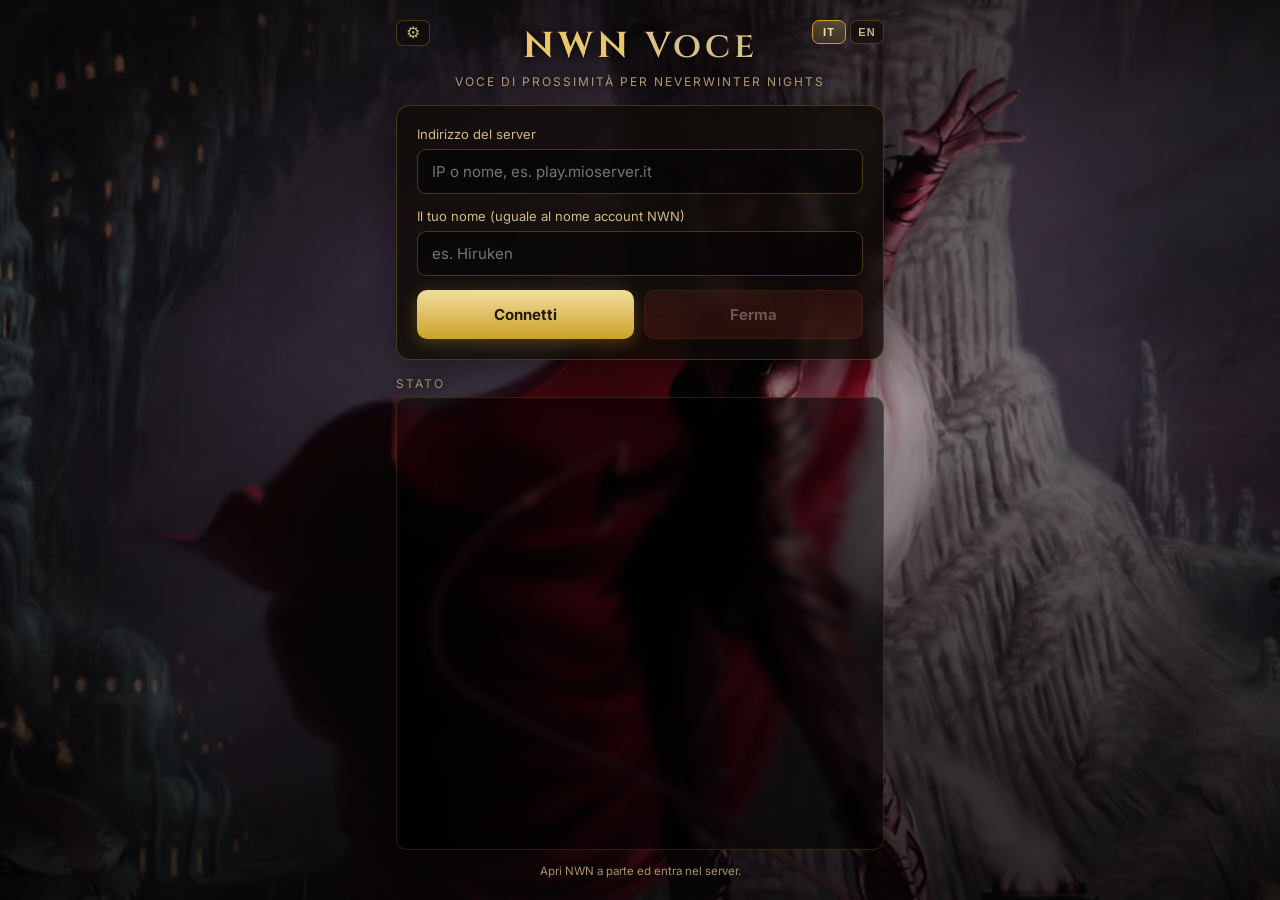
==== nwn_voce/web/index.html @ e8c25cac "NWN Voce 1.2.0: aggiornamento automatico dalle Release di GitHub - All'avvio controlla l'ultima Rele" ====
<!DOCTYPE html>
<html lang="it">
<head>
  <meta charset="utf-8">
  <!-- Cinzel/Inter da Google Fonts; senza rete si usano i fallback di style.css. -->
  <link rel="preconnect" href="https://fonts.googleapis.com">
  <link rel="preconnect" href="https://fonts.gstatic.com" crossorigin>
  <link href="https://fonts.googleapis.com/css2?family=Cinzel:wght@600;700&family=Inter:wght@400;500;600&display=swap" rel="stylesheet">
  <link rel="stylesheet" href="style.css">
</head>
<body>
  <div class="app">
    <header>
      <button class="gear" onclick="openSettings()" title="Impostazioni" aria-label="Impostazioni">&#9881;</button>
      <div class="langbar">
        <button class="lang" data-lang="it" onclick="setLang('it')">IT</button>
        <button class="lang" data-lang="en" onclick="setLang('en')">EN</button>
      </div>
      <div class="logo">NWN <span>Voce</span></div>
      <div class="tag" data-i18n="tag"></div>
    </header>

    <div id="update" class="update" style="display:none">
      <div class="update-title" id="upd-title"></div>
      <div class="update-notes" id="upd-notes"></div>
      <div class="update-progress" id="upd-progress"></div>
      <div class="actions">
        <button id="upd-go" class="btn btn-start" onclick="updateNow()"></button>
        <button id="upd-later" class="btn btn-stop" onclick="updateLater()" data-i18n="upd_later"></button>
      </div>
    </div>

    <div class="card">
      <div class="field">
        <label for="ip" data-i18n="label_ip"></label>
        <input id="ip" type="text" autocomplete="off" spellcheck="false" data-ph="ph_ip" oninput="clearErr('ip')">
        <div class="err" id="err-ip"></div>
      </div>

      <div class="field">
        <label for="name" data-i18n="label_name"></label>
        <input id="name" type="text" autocomplete="off" spellcheck="false" data-ph="ph_name" oninput="clearErr('name')">
        <div class="err" id="err-name"></div>
      </div>

      <div class="actions">
        <button id="btn-go" class="btn btn-start" onclick="go()" data-i18n="btn_connect"></button>
        <button id="btn-stop" class="btn btn-stop" onclick="stopIt()" disabled data-i18n="btn_stop"></button>
      </div>
    </div>

    <div id="ready" class="ready" style="display:none"></div>

    <div class="log-wrap">
      <div class="log-title" data-i18n="status_title"></div>
      <div id="log" class="log"></div>
    </div>

    <footer><span data-i18n="footer"></span> <span id="ver"></span></footer>

    <div id="settings-view" class="settings-view" style="display:none">
      <div class="card">
        <div class="settings-title" data-i18n="settings_title"></div>
        <div class="field">
          <label for="set-name" data-i18n="set_name"></label>
          <input id="set-name" type="text" autocomplete="off" spellcheck="false">
        </div>
        <div class="field">
          <label for="set-input" data-i18n="set_mic"></label>
          <select id="set-input"></select>
        </div>
        <div class="field">
          <label for="set-output" data-i18n="set_spk"></label>
          <select id="set-output"></select>
        </div>
        <div class="set-note" data-i18n="set_note"></div>
        <div class="actions">
          <button class="btn btn-start" onclick="saveSettings()" data-i18n="set_save"></button>
          <button class="btn btn-stop" onclick="closeSettings()" data-i18n="set_back"></button>
        </div>
      </div>
    </div>
  </div>

  <script>
    const I18N = {
      it: {
        tag: "voce di prossimità per Neverwinter Nights",
        label_ip: "Indirizzo del server", ph_ip: "IP o nome, es. play.mioserver.it",
        label_name: "Il tuo nome (uguale al nome account NWN)", ph_name: "es. Hiruken",
        btn_connect: "Connetti", btn_stop: "Ferma",
        status_title: "Stato",
        footer: "Apri NWN a parte ed entra nel server.",
        err_ip: "Indirizzo del server non valido.", err_name: "Scrivi il tuo nome.",
        client_start: "Connessione a {host} come {name}…",
        mumble_missing: "Manca Mumble nel pacchetto: reinstalla NWN Voce.",
        config_ok: "Mumble preparato (impostazioni separate da qualsiasi altro Mumble).",
        config_err: "Non riesco a preparare Mumble: {err}",
        mumble_launched: "Mumble avviato e collegato a {host} (icona nella barra in basso).",
        ready_client: "Pronto. Apri NWN ed entra nel server: la voce si attiva quando sei in gioco.",
        relay_ok: "Collegato al server delle posizioni.",
        relay_unreachable: "Il server delle posizioni ({host}:{port}) non risponde. Controlla l'indirizzo o che il server sia acceso.",
        relay_rejected: "Il server ha rifiutato la connessione: {err}",
        connecting: "In attesa del tuo personaggio… entra in gioco.",
        live: "Voce di prossimità ATTIVA.",
        mumble_closed: "Mumble è stato chiuso. Premi Ferma e poi Connetti per riaprirlo.",
        bridge_error: "La voce si è fermata per un errore ({err}). Premi Ferma e riprova.",
        stopped: "Tutto fermato.",
        need_name: "Scrivi il tuo nome.", need_ip: "Scrivi l'indirizzo del server.",
        fatal: "Errore: {err}",
        settings_title: "Impostazioni",
        set_name: "Nome (nome account NWN)",
        set_mic: "Microfono", set_spk: "Casse / cuffie",
        set_default: "Predefinito di Windows",
        set_note: "Microfono e casse valgono dal prossimo Connetti.",
        set_save: "Salva", set_back: "Indietro",
        upd_title: "Disponibile la versione {version}",
        upd_title_required: "Per collegarti devi aggiornare alla versione {version}",
        upd_go: "Aggiorna", upd_go_page: "Scarica", upd_later: "Più tardi",
        update_progress: "Scaricamento… {pct}%",
        update_ready: "Aggiornamento verificato: NWN Voce si riapre da sola tra un attimo.",
        update_failed: "Aggiornamento non riuscito: {err}",
        update_page_opened: "Ho aperto nel browser la pagina della nuova versione.",
        update_required: "Prima di collegarti devi aggiornare alla versione {version}."
      },
      en: {
        tag: "proximity voice for Neverwinter Nights",
        label_ip: "Server address", ph_ip: "IP or name, e.g. play.myserver.com",
        label_name: "Your name (same as your NWN account name)", ph_name: "e.g. Hiruken",
        btn_connect: "Connect", btn_stop: "Stop",
        status_title: "Status",
        footer: "Open NWN separately and join the server.",
        err_ip: "Invalid server address.", err_name: "Enter your name.",
        client_start: "Connecting to {host} as {name}…",
        mumble_missing: "Mumble is missing from the package: reinstall NWN Voce.",
        config_ok: "Mumble ready (settings kept apart from any other Mumble).",
        config_err: "Could not set up Mumble: {err}",
        mumble_launched: "Mumble started and connected to {host} (icon in the taskbar).",
        ready_client: "Ready. Open NWN and join the server: voice goes live once you're in-game.",
        relay_ok: "Connected to the position server.",
        relay_unreachable: "The position server ({host}:{port}) is not answering. Check the address or that the server is up.",
        relay_rejected: "The server refused the connection: {err}",
        connecting: "Waiting for your character… enter the game.",
        live: "Proximity voice LIVE.",
        mumble_closed: "Mumble was closed. Press Stop, then Connect to reopen it.",
        bridge_error: "Voice stopped because of an error ({err}). Press Stop and try again.",
        stopped: "Everything stopped.",
        need_name: "Enter your name.", need_ip: "Enter the server address.",
        fatal: "Error: {err}",
        settings_title: "Settings",
        set_name: "Name (NWN account name)",
        set_mic: "Microphone", set_spk: "Speakers / headphones",
        set_default: "Windows default",
        set_note: "Microphone and speakers apply from the next Connect.",
        set_save: "Save", set_back: "Back",
        upd_title: "Version {version} is available",
        upd_title_required: "Update to version {version} to connect",
        upd_go: "Update", upd_go_page: "Download", upd_later: "Later",
        update_progress: "Downloading… {pct}%",
        update_ready: "Update verified: NWN Voce will reopen in a moment.",
        update_failed: "Update failed: {err}",
        update_page_opened: "Opened the new version's page in your browser.",
        update_required: "Update to version {version} before connecting."
      }
    };
    const WARN = ["mumble_missing", "config_err", "relay_unreachable", "relay_rejected",
                  "mumble_closed", "bridge_error", "fatal", "update_required"];

    let lang = "it";
    let running = false;
    let upd = null;          // aggiornamento disponibile {version, notes, mandatory, auto}

    /* ---- aggiornamento ---- */
    function renderUpdate() {
      if (!upd) return;
      document.getElementById("upd-title").textContent =
        tr(upd.mandatory ? "upd_title_required" : "upd_title", { version: upd.version });
      document.getElementById("upd-notes").textContent = upd.notes || "";
      document.getElementById("upd-go").textContent = tr(upd.auto ? "upd_go" : "upd_go_page");
      document.getElementById("upd-later").style.display = upd.mandatory ? "none" : "";
      document.getElementById("btn-go").disabled = running || upd.mandatory;
      document.getElementById("update").style.display = "";
    }
    function setUpdProgress(text) { document.getElementById("upd-progress").textContent = text; }
    async function updateNow() {
      document.getElementById("upd-go").disabled = true;
      document.getElementById("upd-later").disabled = true;
      try { await window.pywebview.api.update_now(); } catch (e) {}
      if (upd && !upd.auto) {       // pagina aperta nel browser: riattiva i pulsanti
        document.getElementById("upd-go").disabled = false;
        document.getElementById("upd-later").disabled = false;
      }
    }
    function updateLater() { document.getElementById("update").style.display = "none"; }
    function handleUpdateStatus(key, data) {
      if (key === "update_available") { upd = data; renderUpdate(); return true; }
      if (key === "update_progress") { setUpdProgress(tr(key, data)); return true; }
      if (key === "update_ready") { setUpdProgress(tr(key)); return true; }
      if (key === "update_failed") {
        setUpdProgress(tr(key, data));
        document.getElementById("upd-go").disabled = false;
        document.getElementById("upd-later").disabled = false;
        return true;
      }
      return false;
    }

    function tr(key, data) {
      let s = (I18N[lang] && I18N[lang][key]) || I18N.en[key] || key;
      if (data) for (const k in data) s = s.split("{" + k + "}").join(data[k]);
      return s;
    }

    function applyI18n() {
      document.documentElement.lang = lang;
      document.querySelectorAll("[data-i18n]").forEach(function (el) { el.textContent = tr(el.getAttribute("data-i18n")); });
      document.querySelectorAll("[data-ph]").forEach(function (el) { el.setAttribute("placeholder", tr(el.getAttribute("data-ph"))); });
      document.querySelectorAll(".lang").forEach(function (b) { b.classList.toggle("on", b.getAttribute("data-lang") === lang); });
      renderUpdate();
    }

    function setLang(l) {
      lang = (l === "en") ? "en" : "it";
      applyI18n();
      try { window.pywebview.api.save_lang(lang); } catch (e) {}
    }

    function clearErr(id) {
      const e = document.getElementById("err-" + id);
      if (e) { e.textContent = ""; e.style.display = "none"; }
      document.getElementById(id).classList.remove("bad");
    }
    function showErr(id, key) {
      const e = document.getElementById("err-" + id);
      e.textContent = tr(key); e.style.display = "block";
      document.getElementById(id).classList.add("bad");
    }

    function validHost(v) {
      v = v.trim();
      if (!v) return false;
      if (/^[\d.]+$/.test(v)) {
        const p = v.split(".");
        return p.length === 4 && p.every(function (n) { return n !== "" && +n >= 0 && +n <= 255; });
      }
      return /^[a-zA-Z0-9]([a-zA-Z0-9.\-]*[a-zA-Z0-9])?$/.test(v);
    }

    function addStatus(key, data) {
      if (handleUpdateStatus(key, data)) return;
      const log = document.getElementById("log");
      const line = document.createElement("div");
      line.className = "log-line" + (WARN.indexOf(key) >= 0 ? " warn" : "");
      line.textContent = tr(key, data);
      log.appendChild(line);
      log.scrollTop = log.scrollHeight;

      if (key === "live") showReady(tr("live"));
      if (key === "connecting" || key === "stopped" || WARN.indexOf(key) >= 0) hideReady();
      if (key === "mumble_missing" || key === "config_err" || key === "fatal") setRunning(false);
    }

    function showReady(msg) { const r = document.getElementById("ready"); r.textContent = "✓ " + msg; r.style.display = "block"; }
    function hideReady() { document.getElementById("ready").style.display = "none"; }

    function setRunning(r) {
      running = r;
      document.getElementById("btn-go").disabled = r || !!(upd && upd.mandatory);
      document.getElementById("btn-stop").disabled = !r;
      document.getElementById("ip").disabled = r;
      document.getElementById("name").disabled = r;
    }

    async function go() {
      const name = document.getElementById("name").value.trim();
      const ip = document.getElementById("ip").value.trim();
      let bad = false;
      if (!validHost(ip)) { showErr("ip", "err_ip"); bad = true; }
      if (!name) { showErr("name", "err_name"); bad = true; }
      if (bad) return;
      document.getElementById("log").innerHTML = "";
      hideReady();
      setRunning(true);
      let res;
      try { res = await window.pywebview.api.start(ip, name); } catch (e) { res = { ok: false }; }
      if (!res || !res.ok) setRunning(false);
    }

    async function stopIt() {
      try { await window.pywebview.api.stop(); } catch (e) {}
      setRunning(false);
    }

    function openSettings() {
      document.getElementById("set-name").value = document.getElementById("name").value;
      loadDevices();
      document.getElementById("settings-view").style.display = "";
    }
    function closeSettings() { document.getElementById("settings-view").style.display = "none"; }

    function fillSelect(id, items, selected) {
      const el = document.getElementById(id);
      el.innerHTML = "";
      const def = document.createElement("option");
      def.value = ""; def.textContent = tr("set_default");
      el.appendChild(def);
      (items || []).forEach(function (d) {
        const o = document.createElement("option");
        o.value = d.id; o.textContent = d.label || d.name;
        if (d.id === selected) o.selected = true;
        el.appendChild(o);
      });
    }
    async function loadDevices() {
      let dev = { input: [], output: [] }, s = {};
      try { dev = (await window.pywebview.api.get_audio_devices()) || dev; } catch (e) {}
      try { s = (await window.pywebview.api.get_settings()) || {}; } catch (e) {}
      fillSelect("set-input", dev.input, s.input_device);
      fillSelect("set-output", dev.output, s.output_device);
    }
    async function saveSettings() {
      const name = document.getElementById("set-name").value.trim();
      const inp = document.getElementById("set-input").value;
      const out = document.getElementById("set-output").value;
      try { await window.pywebview.api.save_audio(name, inp, out); } catch (e) {}
      if (name) document.getElementById("name").value = name;
      closeSettings();
    }

    async function pollOnce() {
      try {
        const r = await window.pywebview.api.poll();
        if (r && r.status) r.status.forEach(function (s) { addStatus(s.key, s.data); });
      } catch (e) {}
    }

    async function init() {
      let l = null;
      try {
        const s = await window.pywebview.api.get_settings();
        if (s) {
          if (s.name) document.getElementById("name").value = s.name;
          if (s.host) document.getElementById("ip").value = s.host;
          if (s.lang) l = s.lang;
          if (s.version) document.getElementById("ver").textContent = "v" + s.version;
        }
      } catch (e) {}
      if (!l) l = (navigator.language || "it").toLowerCase().indexOf("it") === 0 ? "it" : "en";
      lang = (l === "en") ? "en" : "it";
      applyI18n();
      setInterval(pollOnce, 350);
      try { window.pywebview.api.check_update(); } catch (e) {}
    }

    document.addEventListener("DOMContentLoaded", applyI18n);
    window.addEventListener("pywebviewready", init);
  </script>
</body>
</html>
---- nwn_voce/web/style.css ----
* { margin: 0; padding: 0; box-sizing: border-box; }
html, body { height: 100%; }
body {
  font-family: 'Inter', 'Segoe UI', sans-serif; color: #e7d8b4;
  background:
    /* vignettatura: centro libero, bordi scuri */
    radial-gradient(ellipse 115% 92% at 50% 38%,
      rgba(6,4,4,0) 20%, rgba(6,4,4,0.55) 66%, rgba(2,1,1,0.95) 100%),
    /* velo scuro per leggibilita' */
    linear-gradient(180deg, rgba(14,9,9,0.55) 0%, rgba(10,7,7,0.40) 45%, rgba(8,5,6,0.64) 100%),
    /* immagine di sfondo */
    url("logo_app.jpg") center center / cover no-repeat fixed;
  background-color: #0a0806;
  user-select: none;
}
.app { max-width: 540px; margin: 0 auto; padding: 22px 26px; display: flex; flex-direction: column; min-height: 100vh; }

header { text-align: center; margin-bottom: 16px; position: relative; }
.langbar { position: absolute; top: -2px; right: 0; display: flex; gap: 4px; }
.lang {
  width: 34px; padding: 5px 0; font-size: 11px; font-weight: 700; letter-spacing: 1px;
  background: rgba(10,8,6,0.5); color: #cbb27a;
  border: 1px solid rgba(201,162,39,0.3); border-radius: 7px; cursor: pointer; transition: all .15s;
  backdrop-filter: blur(3px);
}
.lang:hover { color: #f0dca0; border-color: rgba(201,162,39,0.6); }
.lang.on { background: linear-gradient(180deg, rgba(233,198,106,0.28), rgba(201,162,39,0.12)); color: #f3e2ad; border-color: #c9a227; }

.logo { font-family: 'Cinzel', serif; font-weight: 700; font-size: 36px; letter-spacing: 4px; color: #e9c66a;
  text-shadow: 0 2px 14px rgba(0,0,0,0.85), 0 0 30px rgba(0,0,0,0.6); }
.logo span { color: #d8c089; font-weight: 600; }
.tag { font-size: 12px; letter-spacing: 2px; color: #b59f74; margin-top: 4px; text-transform: uppercase;
  text-shadow: 0 1px 8px rgba(0,0,0,0.9); }


.card {
  background: rgba(15,11,8,0.82); border: 1px solid rgba(201,162,39,0.28); border-radius: 14px; padding: 20px;
  backdrop-filter: blur(6px); box-shadow: 0 10px 40px rgba(0,0,0,0.5);
}
.field { margin-bottom: 14px; }
label { display: block; font-size: 13px; color: #d3ba84; margin-bottom: 7px; }
input {
  width: 100%; padding: 12px 14px; font-size: 15px; color: #f1e6c8; font-family: inherit;
  background: rgba(0,0,0,0.5); border: 1px solid rgba(201,162,39,0.32); border-radius: 9px; outline: none;
}
input:focus { border-color: #e9c66a; box-shadow: 0 0 0 2px rgba(233,198,106,0.18); }
input:disabled { opacity: .55; }
input.bad { border-color: #e0635e; box-shadow: 0 0 0 2px rgba(224,99,94,0.2); }
.err { color: #f2a8a3; font-size: 12px; margin-top: 6px; display: none; }


.actions { display: flex; gap: 10px; }
.btn { flex: 1; padding: 14px 0; font-size: 15px; font-weight: 700; border: none; border-radius: 10px; cursor: pointer; transition: all .15s; font-family: inherit; }
.btn-start { background: linear-gradient(180deg, #f3dd9e, #c9a227); color: #211a08; box-shadow: 0 4px 16px rgba(201,162,39,0.3); }
.btn-start:hover:not(:disabled) { filter: brightness(1.07); }
.btn-stop { background: rgba(120,40,30,0.6); color: #f1c9bf; border: 1px solid rgba(180,60,50,0.55); }
.btn-stop:hover:not(:disabled) { filter: brightness(1.1); }
.btn:disabled { opacity: .4; cursor: default; filter: none; }

.ready { margin-top: 16px; padding: 13px 16px; border-radius: 10px; font-weight: 600; font-size: 14px;
  color: #d4f0d2; background: rgba(35,80,40,0.6); border: 1px solid rgba(90,180,100,0.55); backdrop-filter: blur(4px); }

.log-wrap { margin-top: 16px; flex: 1; display: flex; flex-direction: column; min-height: 120px; }
.log-title { font-size: 12px; letter-spacing: 2px; text-transform: uppercase; color: #b59f74; margin-bottom: 6px; text-shadow: 0 1px 6px rgba(0,0,0,0.8); }
.log { flex: 1; overflow-y: auto; background: rgba(0,0,0,0.52); border: 1px solid rgba(201,162,39,0.2); border-radius: 10px; padding: 12px; font-size: 12.5px; line-height: 1.6; font-family: Consolas, 'Courier New', monospace; color: #d3c6a0; backdrop-filter: blur(4px); }
.log-line { white-space: pre-wrap; }
.log-line.warn { color: #f2a8a3; }
.log::-webkit-scrollbar { width: 8px; } .log::-webkit-scrollbar-thumb { background: rgba(201,162,39,0.35); border-radius: 8px; }

footer { text-align: center; font-size: 11.5px; color: #a8946c; margin-top: 14px; text-shadow: 0 1px 6px rgba(0,0,0,0.85); }

/* ingranaggio impostazioni (in alto a sinistra) */
.gear { position: absolute; top: -2px; left: 0; width: 34px; padding: 4px 0; font-size: 16px; line-height: 1;
  background: rgba(10,8,6,0.5); color: #cbb27a; border: 1px solid rgba(201,162,39,0.3); border-radius: 7px;
  cursor: pointer; transition: all .15s; backdrop-filter: blur(3px); }
.gear:hover { color: #f0dca0; border-color: rgba(201,162,39,0.6); }

/* pannello impostazioni (overlay) */
.settings-view { position: fixed; inset: 0; z-index: 50; overflow-y: auto; padding: 26px;
  background: rgba(8,6,5,0.93); backdrop-filter: blur(8px); }
.settings-view .card { max-width: 460px; margin: 26px auto; }
.settings-title { font-family: 'Cinzel', serif; color: #e9c66a; font-size: 22px; text-align: center;
  letter-spacing: 2px; margin-bottom: 18px; }
.set-note { font-size: 12px; color: #9d8c66; line-height: 1.5; margin: 2px 0 16px; }
select { width: 100%; padding: 11px 12px; font-size: 14px; color: #f1e6c8; font-family: inherit;
  background: rgba(0,0,0,0.5); border: 1px solid rgba(201,162,39,0.32); border-radius: 9px; outline: none; cursor: pointer; }
select:focus { border-color: #e9c66a; box-shadow: 0 0 0 2px rgba(233,198,106,0.15); }
select option { background: #15110b; color: #f1e6c8; }

/* riquadro "nuova versione disponibile" */
.update { background: rgba(40,30,10,0.86); border: 1px solid #c9a227; border-radius: 14px; padding: 16px 18px;
  margin-bottom: 16px; backdrop-filter: blur(6px); box-shadow: 0 10px 30px rgba(0,0,0,0.45); }
.update-title { font-family: 'Cinzel', serif; color: #f3dd9e; font-size: 16px; letter-spacing: 1px; margin-bottom: 8px; }
.update-notes { font-size: 12.5px; line-height: 1.5; color: #d3c6a0; white-space: pre-wrap; max-height: 120px;
  overflow-y: auto; margin-bottom: 10px; }
.update-notes:empty { display: none; }
.update-progress { font-size: 12.5px; color: #e9c66a; margin-bottom: 10px; }
.update-progress:empty { display: none; }
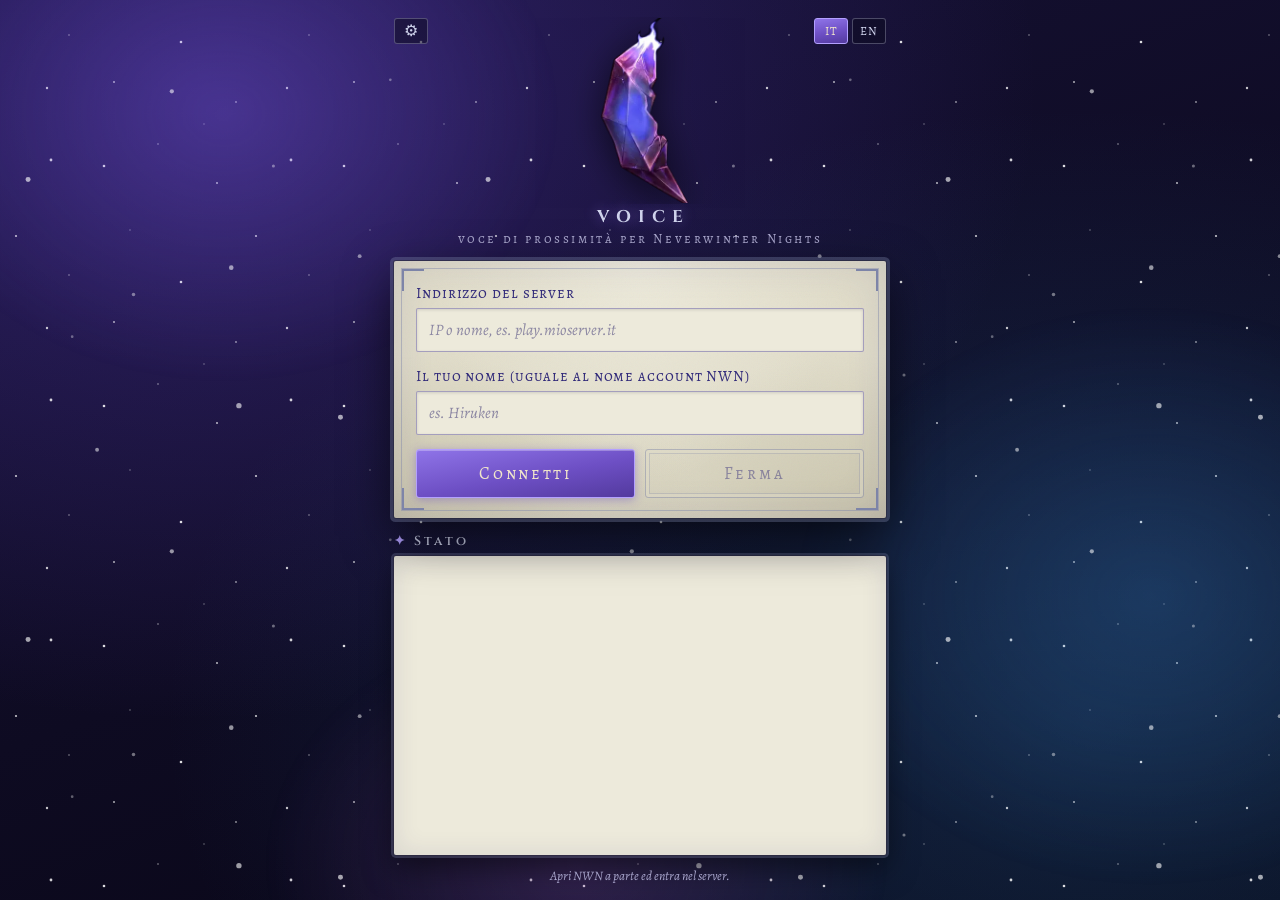
==== commit b8293360: "Branding Vox Fabula: nome "Vox Fabula Voice", grafica di voxfabula.it - Sfondo "Mare Astrale" animat" ====
--- a/nwn_voce/web/index.html
+++ b/nwn_voce/web/index.html
@@ -2,13 +2,23 @@
 <html lang="it">
 <head>
   <meta charset="utf-8">
-  <!-- Cinzel/Inter da Google Fonts; senza rete si usano i fallback di style.css. -->
-  <link rel="preconnect" href="https://fonts.googleapis.com">
-  <link rel="preconnect" href="https://fonts.gstatic.com" crossorigin>
-  <link href="https://fonts.googleapis.com/css2?family=Cinzel:wght@600;700&family=Inter:wght@400;500;600&display=swap" rel="stylesheet">
+  <!-- Font e immagini sono tutti dentro l'app: nessuna richiesta a internet. -->
+  <link rel="preload" href="fonts/cinzel-latin-700-normal.woff2" as="font" type="font/woff2" crossorigin>
+  <link rel="preload" href="fonts/alegreya-latin-400-normal.woff2" as="font" type="font/woff2" crossorigin>
+  <link rel="preload" href="fonts/alegreya-sc-latin-400-normal.woff2" as="font" type="font/woff2" crossorigin>
   <link rel="stylesheet" href="style.css">
 </head>
 <body>
+  <!-- Mare Astrale animato, come le pagine Eventi e Lore di voxfabula.it -->
+  <div class="ambient" aria-hidden="true">
+    <span class="aurora aurora-1"></span>
+    <span class="aurora aurora-2"></span>
+    <span class="aurora aurora-3"></span>
+    <span class="stella-cadente stella-cadente-1"></span>
+    <span class="stella-cadente stella-cadente-2"></span>
+    <div class="moti"><span class="mote"></span><span class="mote"></span><span class="mote"></span><span class="mote"></span><span class="mote"></span><span class="mote"></span></div>
+  </div>
+
   <div class="app">
     <header>
       <button class="gear" onclick="openSettings()" title="Impostazioni" aria-label="Impostazioni">&#9881;</button>
@@ -16,11 +26,12 @@
         <button class="lang" data-lang="it" onclick="setLang('it')">IT</button>
         <button class="lang" data-lang="en" onclick="setLang('en')">EN</button>
       </div>
-      <div class="logo">NWN <span>Voce</span></div>
+      <img class="brand-logo" src="logo-animato.webp" alt="Vox Fabula" width="440" height="388">
+      <div class="brand-sub">VOICE</div>
       <div class="tag" data-i18n="tag"></div>
     </header>
 
-    <div id="update" class="update" style="display:none">
+    <div id="update" class="card update" style="display:none">
       <div class="update-title" id="upd-title"></div>
       <div class="update-notes" id="upd-notes"></div>
       <div class="update-progress" id="upd-progress"></div>
@@ -72,6 +83,21 @@
         <div class="field">
           <label for="set-output" data-i18n="set_spk"></label>
           <select id="set-output"></select>
+        </div>
+        <div class="field">
+          <label for="set-transmit" data-i18n="set_transmit"></label>
+          <select id="set-transmit" onchange="renderVoice()">
+            <option value="ptt" data-i18n="tx_ptt"></option>
+            <option value="vad" data-i18n="tx_vad"></option>
+          </select>
+        </div>
+        <div class="field" id="row-ptt">
+          <label data-i18n="set_ptt_key"></label>
+          <div class="keyrow">
+            <span id="ptt-label" class="keycap"></span>
+            <button type="button" class="btn-small" id="ptt-change" onclick="captureKey()" data-i18n="set_ptt_change"></button>
+          </div>
+          <div class="set-hint" id="ptt-hint"></div>
         </div>
         <div class="set-note" data-i18n="set_note"></div>
         <div class="actions">
@@ -93,7 +119,7 @@
         footer: "Apri NWN a parte ed entra nel server.",
         err_ip: "Indirizzo del server non valido.", err_name: "Scrivi il tuo nome.",
         client_start: "Connessione a {host} come {name}…",
-        mumble_missing: "Manca Mumble nel pacchetto: reinstalla NWN Voce.",
+        mumble_missing: "Manca Mumble nel pacchetto: reinstalla Vox Fabula Voice.",
         config_ok: "Mumble preparato (impostazioni separate da qualsiasi altro Mumble).",
         config_err: "Non riesco a preparare Mumble: {err}",
         mumble_launched: "Mumble avviato e collegato a {host} (icona nella barra in basso).",
@@ -112,13 +138,23 @@
         set_name: "Nome (nome account NWN)",
         set_mic: "Microfono", set_spk: "Casse / cuffie",
         set_default: "Predefinito di Windows",
-        set_note: "Microfono e casse valgono dal prossimo Connetti.",
+        set_note: "Le impostazioni valgono dal prossimo Connetti.",
         set_save: "Salva", set_back: "Indietro",
+        set_transmit: "Come parli",
+        tx_ptt: "Premi per parlare (tieni premuto un tasto)",
+        tx_vad: "Attivazione vocale (parli e basta)",
+        set_ptt_key: "Tasto per parlare", set_ptt_change: "Cambia",
+        ptt_press: "Premi il tasto che vuoi, o un tasto laterale del mouse. Esc per annullare.",
+        ptt_unsupported: "Questo tasto non si può usare: scegline un altro.",
+        k_CapsLock: "Blocco Maiuscole", k_Space: "Spazio", k_ShiftLeft: "Maiusc sinistro",
+        k_ShiftRight: "Maiusc destro", k_ControlLeft: "Ctrl sinistro", k_AltLeft: "Alt sinistro",
+        k_Enter: "Invio", k_Backquote: "Tasto sotto Esc", k_numpad: "Tastierino {n}",
+        k_mouse3: "Mouse: tasto laterale indietro", k_mouse4: "Mouse: tasto laterale avanti",
         upd_title: "Disponibile la versione {version}",
         upd_title_required: "Per collegarti devi aggiornare alla versione {version}",
         upd_go: "Aggiorna", upd_go_page: "Scarica", upd_later: "Più tardi",
         update_progress: "Scaricamento… {pct}%",
-        update_ready: "Aggiornamento verificato: NWN Voce si riapre da sola tra un attimo.",
+        update_ready: "Aggiornamento verificato: l'app si riapre da sola tra un attimo.",
         update_failed: "Aggiornamento non riuscito: {err}",
         update_page_opened: "Ho aperto nel browser la pagina della nuova versione.",
         update_required: "Prima di collegarti devi aggiornare alla versione {version}."
@@ -132,7 +168,7 @@
         footer: "Open NWN separately and join the server.",
         err_ip: "Invalid server address.", err_name: "Enter your name.",
         client_start: "Connecting to {host} as {name}…",
-        mumble_missing: "Mumble is missing from the package: reinstall NWN Voce.",
+        mumble_missing: "Mumble is missing from the package: reinstall Vox Fabula Voice.",
         config_ok: "Mumble ready (settings kept apart from any other Mumble).",
         config_err: "Could not set up Mumble: {err}",
         mumble_launched: "Mumble started and connected to {host} (icon in the taskbar).",
@@ -151,13 +187,23 @@
         set_name: "Name (NWN account name)",
         set_mic: "Microphone", set_spk: "Speakers / headphones",
         set_default: "Windows default",
-        set_note: "Microphone and speakers apply from the next Connect.",
+        set_note: "Settings apply from the next Connect.",
         set_save: "Save", set_back: "Back",
+        set_transmit: "How you talk",
+        tx_ptt: "Push to talk (hold a key)",
+        tx_vad: "Voice activation (just talk)",
+        set_ptt_key: "Push-to-talk key", set_ptt_change: "Change",
+        ptt_press: "Press the key you want, or a mouse side button. Esc to cancel.",
+        ptt_unsupported: "This key can't be used: pick another one.",
+        k_CapsLock: "Caps Lock", k_Space: "Space", k_ShiftLeft: "Left Shift",
+        k_ShiftRight: "Right Shift", k_ControlLeft: "Left Ctrl", k_AltLeft: "Left Alt",
+        k_Enter: "Enter", k_Backquote: "Key below Esc", k_numpad: "Numpad {n}",
+        k_mouse3: "Mouse: back side button", k_mouse4: "Mouse: forward side button",
         upd_title: "Version {version} is available",
         upd_title_required: "Update to version {version} to connect",
         upd_go: "Update", upd_go_page: "Download", upd_later: "Later",
         update_progress: "Downloading… {pct}%",
-        update_ready: "Update verified: NWN Voce will reopen in a moment.",
+        update_ready: "Update verified: the app will reopen in a moment.",
         update_failed: "Update failed: {err}",
         update_page_opened: "Opened the new version's page in your browser.",
         update_required: "Update to version {version} before connecting."
@@ -217,6 +263,7 @@
       document.querySelectorAll("[data-ph]").forEach(function (el) { el.setAttribute("placeholder", tr(el.getAttribute("data-ph"))); });
       document.querySelectorAll(".lang").forEach(function (b) { b.classList.toggle("on", b.getAttribute("data-lang") === lang); });
       renderUpdate();
+      renderVoice();
     }
 
     function setLang(l) {
@@ -247,6 +294,10 @@
     }
 
     function addStatus(key, data) {
+      // finestra ridotta a icona (avviso dal Python): il cielo animato si ferma.
+      // Il logo no: come sul sito la fiamma si accende una volta sola e resta ferma.
+      if (key === "window_minimized") { document.body.classList.add("paused"); return; }
+      if (key === "window_restored") { document.body.classList.remove("paused"); return; }
       if (handleUpdateStatus(key, data)) return;
       const log = document.getElementById("log");
       const line = document.createElement("div");
@@ -291,12 +342,77 @@
       setRunning(false);
     }
 
+    /* ---- push-to-talk (tasti uguali a nwn_voce/mumble_keys.py: il Python ricontrolla) ---- */
+    const PTT_CODES = new Set([].concat(
+      ["Digit1","Digit2","Digit3","Digit4","Digit5","Digit6","Digit7","Digit8","Digit9","Digit0",
+       "Minus","Equal","Backspace","Tab","BracketLeft","BracketRight","Enter","ControlLeft",
+       "Semicolon","Quote","Backquote","ShiftLeft","Backslash","Comma","Period","Slash","ShiftRight",
+       "NumpadMultiply","AltLeft","Space","CapsLock","NumLock","ScrollLock","NumpadSubtract",
+       "NumpadAdd","NumpadDecimal","IntlBackslash"],
+      "QWERTYUIOPASDFGHJKLZXCVBNM".split("").map(function (c) { return "Key" + c; }),
+      [1,2,3,4,5,6,7,8,9,10,11,12].map(function (n) { return "F" + n; }),
+      [0,1,2,3,4,5,6,7,8,9].map(function (n) { return "Numpad" + n; })));
+    const DEFAULT_KEY = { kind: "keyboard", code: "CapsLock" };
+    let pttKey = DEFAULT_KEY;
+    let capturing = false;
+
+    function keyLabel(k) {
+      if (!k) return "";
+      if (k.kind === "mouse") return tr("k_mouse" + k.button);
+      const c = k.code || "";
+      if (I18N.it["k_" + c]) return tr("k_" + c);
+      if (/^Key[A-Z]$/.test(c)) return c.slice(3);
+      if (/^Digit\d$/.test(c)) return c.slice(5);
+      if (/^Numpad\d$/.test(c)) return tr("k_numpad", { n: c.slice(6) });
+      return c;
+    }
+    function renderVoice() {
+      const vad = document.getElementById("set-transmit").value === "vad";
+      document.getElementById("row-ptt").style.display = vad ? "none" : "";
+      const lab = document.getElementById("ptt-label");
+      lab.textContent = capturing ? "…" : keyLabel(pttKey);
+      lab.classList.toggle("listening", capturing);
+    }
+    function stopCapture(hint) {
+      capturing = false;
+      window.removeEventListener("keydown", onCaptureKey, true);
+      window.removeEventListener("mousedown", onCaptureMouse, true);
+      document.getElementById("ptt-hint").textContent = hint || "";
+      renderVoice();
+    }
+    function onCaptureKey(e) {
+      e.preventDefault(); e.stopPropagation();
+      if (e.code === "Escape") { stopCapture(""); return; }
+      if (!PTT_CODES.has(e.code)) { document.getElementById("ptt-hint").textContent = tr("ptt_unsupported"); return; }
+      pttKey = { kind: "keyboard", code: e.code };
+      stopCapture("");
+    }
+    function onCaptureMouse(e) {
+      if (e.button !== 3 && e.button !== 4) return;      // solo i tasti laterali
+      e.preventDefault(); e.stopPropagation();
+      pttKey = { kind: "mouse", button: e.button };
+      stopCapture("");
+    }
+    // i tasti laterali del mouse non devono far "tornare indietro" la finestra
+    window.addEventListener("mouseup", function (e) { if (e.button === 3 || e.button === 4) e.preventDefault(); }, true);
+    function captureKey() {
+      if (capturing) return;
+      capturing = true;
+      document.getElementById("ptt-hint").textContent = tr("ptt_press");
+      window.addEventListener("keydown", onCaptureKey, true);
+      window.addEventListener("mousedown", onCaptureMouse, true);
+      renderVoice();
+    }
+
     function openSettings() {
       document.getElementById("set-name").value = document.getElementById("name").value;
       loadDevices();
       document.getElementById("settings-view").style.display = "";
     }
-    function closeSettings() { document.getElementById("settings-view").style.display = "none"; }
+    function closeSettings() {
+      if (capturing) stopCapture("");
+      document.getElementById("settings-view").style.display = "none";
+    }
 
     function fillSelect(id, items, selected) {
       const el = document.getElementById(id);
@@ -317,12 +433,18 @@
       try { s = (await window.pywebview.api.get_settings()) || {}; } catch (e) {}
       fillSelect("set-input", dev.input, s.input_device);
       fillSelect("set-output", dev.output, s.output_device);
+      document.getElementById("set-transmit").value = s.transmit === "vad" ? "vad" : "ptt";
+      pttKey = s.ptt_key || DEFAULT_KEY;
+      document.getElementById("ptt-hint").textContent = "";
+      renderVoice();
     }
     async function saveSettings() {
       const name = document.getElementById("set-name").value.trim();
       const inp = document.getElementById("set-input").value;
       const out = document.getElementById("set-output").value;
+      const tx = document.getElementById("set-transmit").value;
       try { await window.pywebview.api.save_audio(name, inp, out); } catch (e) {}
+      try { await window.pywebview.api.save_voice(tx, pttKey); } catch (e) {}
       if (name) document.getElementById("name").value = name;
       closeSettings();
     }
--- a/nwn_voce/web/style.css
+++ b/nwn_voce/web/style.css
@@ -1,98 +1,306 @@
+/* ==========================================================================
+   Vox Fabula Voice - stile ripreso da voxfabula.it (capitoli "Mare Astrale"):
+   cielo planare viola e blu, pergamena argentata, cristallo del logo.
+   Font inclusi nell'app (fonts/, licenza OFL): nessuna richiesta a internet.
+   ========================================================================== */
+
+@font-face { font-family: 'Cinzel'; font-weight: 600; font-display: swap; src: url('fonts/cinzel-latin-600-normal.woff2') format('woff2'); }
+@font-face { font-family: 'Cinzel'; font-weight: 700; font-display: swap; src: url('fonts/cinzel-latin-700-normal.woff2') format('woff2'); }
+@font-face { font-family: 'Alegreya'; font-weight: 400; font-display: swap; src: url('fonts/alegreya-latin-400-normal.woff2') format('woff2'); }
+@font-face { font-family: 'Alegreya'; font-weight: 400; font-style: italic; font-display: swap; src: url('fonts/alegreya-latin-400-italic.woff2') format('woff2'); }
+@font-face { font-family: 'Alegreya'; font-weight: 500; font-display: swap; src: url('fonts/alegreya-latin-500-normal.woff2') format('woff2'); }
+@font-face { font-family: 'Alegreya'; font-weight: 700; font-display: swap; src: url('fonts/alegreya-latin-700-normal.woff2') format('woff2'); }
+@font-face { font-family: 'Alegreya SC'; font-weight: 400; font-display: swap; src: url('fonts/alegreya-sc-latin-400-normal.woff2') format('woff2'); }
+@font-face { font-family: 'Alegreya SC'; font-weight: 500; font-display: swap; src: url('fonts/alegreya-sc-latin-500-normal.woff2') format('woff2'); }
+
+:root {
+  /* palette astrale del sito */
+  --sky: #0e0b22;
+  --sky-deep: #070513;
+  --frame: #4a4198;
+  --title: #322b7a;
+  --ink: #262338;
+  --ink-soft: #46425e;
+  --parchment: #e0dcc9;
+  --parchment-light: #edeadb;
+  --parchment-dark: #c8c3ab;
+  --silver: #7d84a8;
+  --crystal: #6d4fc4;
+  --crystal-bright: #8f74e8;
+  --crystal-glow: #b3a0ff;
+  --cremisi: #8e1f33;
+  --moon: #cfd3ec;          /* testo chiaro sul cielo */
+
+  --font-display: 'Cinzel', 'Trajan Pro', serif;
+  --font-body: 'Alegreya', Georgia, serif;
+  --font-sc: 'Alegreya SC', 'Alegreya', serif;
+}
+
 * { margin: 0; padding: 0; box-sizing: border-box; }
 html, body { height: 100%; }
 body {
-  font-family: 'Inter', 'Segoe UI', sans-serif; color: #e7d8b4;
+  font-family: var(--font-body); font-size: 15px; color: var(--ink);
+  background-color: var(--sky);
+  background-image:
+    radial-gradient(ellipse at 15% 10%, rgba(90, 60, 190, 0.4) 0%, transparent 55%),
+    radial-gradient(ellipse at 85% 80%, rgba(35, 90, 140, 0.35) 0%, transparent 60%),
+    linear-gradient(160deg, #171238 0%, var(--sky) 55%, var(--sky-deep) 100%);
+  background-attachment: fixed;
+  user-select: none;
+  overflow-x: hidden;
+}
+.app { position: relative; z-index: 1; max-width: 540px; margin: 0 auto; padding: 18px 24px 16px;
+  display: flex; flex-direction: column; min-height: 100vh; }
+
+/* ---------- intestazione: il logo del sito ---------- */
+header { text-align: center; margin-bottom: 14px; position: relative; }
+.brand-logo { display: block; width: 210px; height: auto; margin: 0 auto;
+  filter: drop-shadow(0 6px 18px rgba(0, 0, 0, 0.6)); }
+.brand-sub { margin-top: 2px; font-family: var(--font-display); font-weight: 700; font-size: 17px;
+  letter-spacing: 0.42em; padding-left: 0.42em; color: var(--moon);
+  text-shadow: 0 0 14px rgba(143, 116, 232, 0.7); }
+.tag { font-family: var(--font-sc); font-size: 13px; letter-spacing: 0.2em; color: #a9a6cc; margin-top: 2px; }
+
+@media (prefers-reduced-motion: no-preference) {
+  .brand-logo { animation: fiamma-accensione 1.5s cubic-bezier(0.2, 0.7, 0.3, 1) backwards; }
+  .brand-sub, .tag { animation: emerge 0.9s ease-out 0.3s backwards; }
+}
+@keyframes emerge { from { opacity: 0; } to { opacity: 1; } }
+@keyframes fiamma-accensione {
+  0%   { opacity: 0; transform: translateY(6px) scale(0.94); filter: drop-shadow(0 0 0 rgba(143, 116, 232, 0)); }
+  55%  { opacity: 1; transform: none; filter: drop-shadow(0 0 22px rgba(143, 116, 232, 0.95)); }
+  100% { opacity: 1; transform: none; filter: drop-shadow(0 6px 18px rgba(0, 0, 0, 0.6)); }
+}
+
+/* pulsantini in alto: ingranaggio a sinistra, lingua a destra */
+.gear, .lang {
+  font-family: var(--font-sc); color: var(--moon); cursor: pointer; transition: all .15s;
+  background: rgba(14, 11, 34, 0.55); border: 1px solid rgba(207, 211, 236, 0.3); border-radius: 3px;
+}
+.gear { position: absolute; top: 0; left: 0; width: 34px; padding: 4px 0; font-size: 16px; line-height: 1; }
+.langbar { position: absolute; top: 0; right: 0; display: flex; gap: 4px; }
+.lang { width: 34px; padding: 4px 0; font-size: 12px; letter-spacing: 1px; }
+.gear:hover, .lang:hover { border-color: var(--crystal-glow); color: #fff; }
+.lang.on { background: linear-gradient(170deg, var(--crystal-bright), var(--crystal) 55%, #533a9e);
+  border-color: var(--crystal-glow); color: #f2e7ca; }
+
+/* ---------- il foglio di pergamena (come le pagine del sito) ---------- */
+.card {
+  position: relative; padding: 22px 22px 20px; border-radius: 2px;
+  background-color: var(--parchment);
+  background-image:
+    url("data:image/svg+xml,%3Csvg xmlns='http://www.w3.org/2000/svg' width='300' height='300'%3E%3Cfilter id='p'%3E%3CfeTurbulence type='fractalNoise' baseFrequency='0.9' numOctaves='2'/%3E%3C/filter%3E%3Crect width='100%25' height='100%25' filter='url(%23p)' opacity='0.05'/%3E%3C/svg%3E"),
+    radial-gradient(ellipse at 50% 0%, var(--parchment-light) 0%, transparent 60%),
+    radial-gradient(ellipse at 0% 100%, var(--parchment-dark) 0%, transparent 45%),
+    radial-gradient(ellipse at 100% 100%, var(--parchment-dark) 0%, transparent 45%);
+  box-shadow:
+    0 0 0 1px rgba(38, 35, 56, 0.55),
+    0 0 0 4px rgba(125, 132, 168, 0.35),
+    0 18px 50px rgba(0, 0, 0, 0.65),
+    inset 0 0 40px rgba(60, 50, 110, 0.14);
+}
+/* cornice miniata d'argento con gli angoli rinforzati */
+.card::before {
+  content: ''; position: absolute; inset: 7px; pointer-events: none;
+  border: 1px solid color-mix(in srgb, var(--silver) 45%, transparent);
   background:
-    /* vignettatura: centro libero, bordi scuri */
-    radial-gradient(ellipse 115% 92% at 50% 38%,
-      rgba(6,4,4,0) 20%, rgba(6,4,4,0.55) 66%, rgba(2,1,1,0.95) 100%),
-    /* velo scuro per leggibilita' */
-    linear-gradient(180deg, rgba(14,9,9,0.55) 0%, rgba(10,7,7,0.40) 45%, rgba(8,5,6,0.64) 100%),
-    /* immagine di sfondo */
-    url("logo_app.jpg") center center / cover no-repeat fixed;
-  background-color: #0a0806;
-  user-select: none;
-}
-.app { max-width: 540px; margin: 0 auto; padding: 22px 26px; display: flex; flex-direction: column; min-height: 100vh; }
-
-header { text-align: center; margin-bottom: 16px; position: relative; }
-.langbar { position: absolute; top: -2px; right: 0; display: flex; gap: 4px; }
-.lang {
-  width: 34px; padding: 5px 0; font-size: 11px; font-weight: 700; letter-spacing: 1px;
-  background: rgba(10,8,6,0.5); color: #cbb27a;
-  border: 1px solid rgba(201,162,39,0.3); border-radius: 7px; cursor: pointer; transition: all .15s;
-  backdrop-filter: blur(3px);
-}
-.lang:hover { color: #f0dca0; border-color: rgba(201,162,39,0.6); }
-.lang.on { background: linear-gradient(180deg, rgba(233,198,106,0.28), rgba(201,162,39,0.12)); color: #f3e2ad; border-color: #c9a227; }
-
-.logo { font-family: 'Cinzel', serif; font-weight: 700; font-size: 36px; letter-spacing: 4px; color: #e9c66a;
-  text-shadow: 0 2px 14px rgba(0,0,0,0.85), 0 0 30px rgba(0,0,0,0.6); }
-.logo span { color: #d8c089; font-weight: 600; }
-.tag { font-size: 12px; letter-spacing: 2px; color: #b59f74; margin-top: 4px; text-transform: uppercase;
-  text-shadow: 0 1px 8px rgba(0,0,0,0.9); }
-
-
-.card {
-  background: rgba(15,11,8,0.82); border: 1px solid rgba(201,162,39,0.28); border-radius: 14px; padding: 20px;
-  backdrop-filter: blur(6px); box-shadow: 0 10px 40px rgba(0,0,0,0.5);
-}
+    linear-gradient(var(--silver), var(--silver)) 0 0 / 22px 2px,
+    linear-gradient(var(--silver), var(--silver)) 0 0 / 2px 22px,
+    linear-gradient(var(--silver), var(--silver)) 100% 0 / 22px 2px,
+    linear-gradient(var(--silver), var(--silver)) 100% 0 / 2px 22px,
+    linear-gradient(var(--silver), var(--silver)) 0 100% / 22px 2px,
+    linear-gradient(var(--silver), var(--silver)) 0 100% / 2px 22px,
+    linear-gradient(var(--silver), var(--silver)) 100% 100% / 22px 2px,
+    linear-gradient(var(--silver), var(--silver)) 100% 100% / 2px 22px;
+  background-repeat: no-repeat;
+}
+.card > * { position: relative; }
+
 .field { margin-bottom: 14px; }
-label { display: block; font-size: 13px; color: #d3ba84; margin-bottom: 7px; }
-input {
-  width: 100%; padding: 12px 14px; font-size: 15px; color: #f1e6c8; font-family: inherit;
-  background: rgba(0,0,0,0.5); border: 1px solid rgba(201,162,39,0.32); border-radius: 9px; outline: none;
-}
-input:focus { border-color: #e9c66a; box-shadow: 0 0 0 2px rgba(233,198,106,0.18); }
-input:disabled { opacity: .55; }
-input.bad { border-color: #e0635e; box-shadow: 0 0 0 2px rgba(224,99,94,0.2); }
-.err { color: #f2a8a3; font-size: 12px; margin-top: 6px; display: none; }
-
-
-.actions { display: flex; gap: 10px; }
-.btn { flex: 1; padding: 14px 0; font-size: 15px; font-weight: 700; border: none; border-radius: 10px; cursor: pointer; transition: all .15s; font-family: inherit; }
-.btn-start { background: linear-gradient(180deg, #f3dd9e, #c9a227); color: #211a08; box-shadow: 0 4px 16px rgba(201,162,39,0.3); }
-.btn-start:hover:not(:disabled) { filter: brightness(1.07); }
-.btn-stop { background: rgba(120,40,30,0.6); color: #f1c9bf; border: 1px solid rgba(180,60,50,0.55); }
-.btn-stop:hover:not(:disabled) { filter: brightness(1.1); }
-.btn:disabled { opacity: .4; cursor: default; filter: none; }
-
-.ready { margin-top: 16px; padding: 13px 16px; border-radius: 10px; font-weight: 600; font-size: 14px;
-  color: #d4f0d2; background: rgba(35,80,40,0.6); border: 1px solid rgba(90,180,100,0.55); backdrop-filter: blur(4px); }
-
-.log-wrap { margin-top: 16px; flex: 1; display: flex; flex-direction: column; min-height: 120px; }
-.log-title { font-size: 12px; letter-spacing: 2px; text-transform: uppercase; color: #b59f74; margin-bottom: 6px; text-shadow: 0 1px 6px rgba(0,0,0,0.8); }
-.log { flex: 1; overflow-y: auto; background: rgba(0,0,0,0.52); border: 1px solid rgba(201,162,39,0.2); border-radius: 10px; padding: 12px; font-size: 12.5px; line-height: 1.6; font-family: Consolas, 'Courier New', monospace; color: #d3c6a0; backdrop-filter: blur(4px); }
+label { display: block; font-family: var(--font-sc); font-size: 15px; letter-spacing: 0.06em;
+  color: var(--title); margin-bottom: 5px; }
+input, select, .keycap {
+  width: 100%; padding: 10px 12px; font-size: 16px; font-family: var(--font-body); color: var(--ink);
+  background: var(--parchment-light); border: 1px solid rgba(74, 65, 152, 0.45); border-radius: 2px; outline: none;
+  box-shadow: inset 0 1px 3px rgba(38, 35, 56, 0.15);
+}
+input::placeholder { color: #8d88a3; font-style: italic; }
+input:focus, select:focus { border-color: var(--crystal); box-shadow: 0 0 0 2px rgba(143, 116, 232, 0.3); }
+input:disabled { opacity: .6; }
+input.bad { border-color: var(--cremisi); box-shadow: 0 0 0 2px rgba(142, 31, 51, 0.2); }
+.err { color: var(--cremisi); font-size: 13.5px; font-style: italic; margin-top: 4px; display: none; }
+select { cursor: pointer; }
+select option { background: var(--parchment-light); color: var(--ink); }
+
+/* ---------- pulsanti come sul sito ---------- */
+.actions { display: flex; gap: 10px; margin-top: 4px; }
+.btn {
+  flex: 1; position: relative; overflow: hidden; padding: 12px 0; cursor: pointer;
+  font-family: var(--font-sc); font-size: 17px; letter-spacing: 0.16em; border-radius: 3px;
+  transition: box-shadow .2s, transform .15s ease, filter .15s;
+}
+.btn:hover:not(:disabled) { transform: translateY(-1px); }
+.btn:active:not(:disabled) { transform: translateY(0) scale(0.98); }
+.btn-start {
+  color: #f2e7ca; background: linear-gradient(170deg, var(--crystal-bright), var(--crystal) 55%, #533a9e);
+  border: 1px solid var(--crystal-glow);
+  box-shadow: inset 0 1px 0 rgba(255, 255, 255, 0.28), 0 2px 10px rgba(109, 79, 196, 0.45);
+}
+.btn-start:hover:not(:disabled) { color: #fff; box-shadow: 0 2px 18px rgba(143, 116, 232, 0.75); }
+/* luccichio che attraversa il pulsante principale */
+.btn-start::after {
+  content: ''; position: absolute; inset: 0; pointer-events: none; opacity: 0; transform: translateX(-130%);
+  background: linear-gradient(105deg, transparent 40%, rgba(255, 255, 255, 0.35) 50%, transparent 60%);
+}
+.btn-start:hover:not(:disabled)::after { opacity: 1; transform: translateX(130%); transition: transform .55s ease, opacity .1s; }
+.btn-stop {
+  color: var(--title); background: transparent; border: 1px solid var(--silver);
+  box-shadow: inset 0 0 0 3px var(--parchment), inset 0 0 0 4px color-mix(in srgb, var(--silver) 60%, transparent);
+}
+.btn-stop:hover:not(:disabled) { background: color-mix(in srgb, var(--silver) 14%, transparent); color: #241d55; }
+.btn:disabled { opacity: .45; cursor: default; }
+.btn:focus-visible, .btn-small:focus-visible, .gear:focus-visible, .lang:focus-visible {
+  outline: 2px solid var(--crystal-bright); outline-offset: 2px; }
+
+/* ---------- "voce attiva" ---------- */
+.ready {
+  margin-top: 14px; padding: 11px 16px; border-radius: 3px; text-align: center;
+  font-family: var(--font-sc); font-size: 16px; letter-spacing: 0.1em; color: #f2e7ca;
+  background: linear-gradient(170deg, rgba(143, 116, 232, 0.9), rgba(83, 58, 158, 0.9));
+  border: 1px solid var(--crystal-glow); box-shadow: 0 0 22px rgba(143, 116, 232, 0.55);
+}
+
+/* ---------- registro di stato ---------- */
+.log-wrap { margin-top: 14px; flex: 1; display: flex; flex-direction: column; min-height: 110px; }
+.log-title { font-family: var(--font-display); font-weight: 600; font-size: 13px; letter-spacing: 0.24em;
+  color: var(--moon); margin-bottom: 6px; }
+.log-title::before { content: '✦ '; color: var(--crystal-glow); }
+.log {
+  flex: 1; overflow-y: auto; padding: 10px 14px; border-radius: 2px;
+  font-size: 14.5px; line-height: 1.5; color: var(--ink);
+  background: var(--parchment-light);
+  box-shadow: 0 0 0 1px rgba(38, 35, 56, 0.5), 0 0 0 3px rgba(125, 132, 168, 0.3),
+    inset 0 0 26px rgba(60, 50, 110, 0.12), 0 12px 30px rgba(0, 0, 0, 0.5);
+  user-select: text;
+}
 .log-line { white-space: pre-wrap; }
-.log-line.warn { color: #f2a8a3; }
-.log::-webkit-scrollbar { width: 8px; } .log::-webkit-scrollbar-thumb { background: rgba(201,162,39,0.35); border-radius: 8px; }
-
-footer { text-align: center; font-size: 11.5px; color: #a8946c; margin-top: 14px; text-shadow: 0 1px 6px rgba(0,0,0,0.85); }
-
-/* ingranaggio impostazioni (in alto a sinistra) */
-.gear { position: absolute; top: -2px; left: 0; width: 34px; padding: 4px 0; font-size: 16px; line-height: 1;
-  background: rgba(10,8,6,0.5); color: #cbb27a; border: 1px solid rgba(201,162,39,0.3); border-radius: 7px;
-  cursor: pointer; transition: all .15s; backdrop-filter: blur(3px); }
-.gear:hover { color: #f0dca0; border-color: rgba(201,162,39,0.6); }
-
-/* pannello impostazioni (overlay) */
-.settings-view { position: fixed; inset: 0; z-index: 50; overflow-y: auto; padding: 26px;
-  background: rgba(8,6,5,0.93); backdrop-filter: blur(8px); }
-.settings-view .card { max-width: 460px; margin: 26px auto; }
-.settings-title { font-family: 'Cinzel', serif; color: #e9c66a; font-size: 22px; text-align: center;
-  letter-spacing: 2px; margin-bottom: 18px; }
-.set-note { font-size: 12px; color: #9d8c66; line-height: 1.5; margin: 2px 0 16px; }
-select { width: 100%; padding: 11px 12px; font-size: 14px; color: #f1e6c8; font-family: inherit;
-  background: rgba(0,0,0,0.5); border: 1px solid rgba(201,162,39,0.32); border-radius: 9px; outline: none; cursor: pointer; }
-select:focus { border-color: #e9c66a; box-shadow: 0 0 0 2px rgba(233,198,106,0.15); }
-select option { background: #15110b; color: #f1e6c8; }
-
-/* riquadro "nuova versione disponibile" */
-.update { background: rgba(40,30,10,0.86); border: 1px solid #c9a227; border-radius: 14px; padding: 16px 18px;
-  margin-bottom: 16px; backdrop-filter: blur(6px); box-shadow: 0 10px 30px rgba(0,0,0,0.45); }
-.update-title { font-family: 'Cinzel', serif; color: #f3dd9e; font-size: 16px; letter-spacing: 1px; margin-bottom: 8px; }
-.update-notes { font-size: 12.5px; line-height: 1.5; color: #d3c6a0; white-space: pre-wrap; max-height: 120px;
-  overflow-y: auto; margin-bottom: 10px; }
+.log-line.warn { color: var(--cremisi); font-weight: 500; }
+.log::-webkit-scrollbar { width: 8px; }
+.log::-webkit-scrollbar-thumb { background: rgba(74, 65, 152, 0.45); border-radius: 8px; }
+
+footer { text-align: center; font-size: 13px; font-style: italic; color: #a9a6cc; margin-top: 12px; }
+#ver { font-style: normal; font-family: var(--font-sc); letter-spacing: 0.08em; }
+
+/* ---------- impostazioni (sopra tutto, cielo velato) ---------- */
+.settings-view { position: fixed; inset: 0; z-index: 50; overflow-y: auto; padding: 24px;
+  background: rgba(7, 5, 19, 0.82); backdrop-filter: blur(6px); }
+.settings-view .card { max-width: 460px; margin: 16px auto; }
+.settings-title { font-family: var(--font-display); font-weight: 700; color: var(--title); font-size: 22px;
+  text-align: center; letter-spacing: 0.08em; margin-bottom: 16px; }
+.settings-title::after {
+  content: ''; display: block; width: 180px; height: 12px; margin: 6px auto 0;
+  background: url("data:image/svg+xml,%3Csvg xmlns='http://www.w3.org/2000/svg' viewBox='0 0 240 12'%3E%3Cpath d='M2 6h96' stroke='%237d84a8' stroke-width='1.2'/%3E%3Cpath d='M142 6h96' stroke='%237d84a8' stroke-width='1.2'/%3E%3Ccircle cx='106' cy='6' r='1.8' fill='%237d84a8'/%3E%3Ccircle cx='134' cy='6' r='1.8' fill='%237d84a8'/%3E%3Cpath d='M120 1l5 5-5 5-5-5z' fill='%238f74e8'/%3E%3C/svg%3E") no-repeat center / contain;
+}
+.set-note { font-size: 14px; font-style: italic; color: var(--ink-soft); line-height: 1.45; margin: 2px 0 14px; }
+
+/* tasto per parlare */
+.keyrow { display: flex; gap: 10px; align-items: stretch; }
+.keycap { flex: 1; width: auto; font-family: var(--font-display); font-weight: 600; font-size: 14px;
+  letter-spacing: 0.05em; color: var(--title); }
+.keycap.listening { border-color: var(--crystal); box-shadow: 0 0 0 2px rgba(143, 116, 232, 0.35); }
+.btn-small {
+  padding: 0 16px; cursor: pointer; font-family: var(--font-sc); font-size: 15px; letter-spacing: 0.1em;
+  color: #f2e7ca; border: 1px solid var(--crystal-glow); border-radius: 3px;
+  background: linear-gradient(170deg, var(--crystal-bright), var(--crystal) 55%, #533a9e);
+}
+.set-hint { font-size: 13.5px; font-style: italic; color: var(--crystal); margin-top: 4px; min-height: 1em; }
+
+/* ---------- nuova versione (come gli eventi "da annunciare" del sito) ---------- */
+.update { margin-bottom: 14px; border-left: 3px solid var(--cremisi); }
+.update-title { font-family: var(--font-display); font-weight: 700; color: var(--cremisi); font-size: 15px;
+  letter-spacing: 0.06em; margin-bottom: 6px; }
+.update-notes { font-size: 14px; line-height: 1.45; color: var(--ink-soft); white-space: pre-wrap;
+  max-height: 110px; overflow-y: auto; margin-bottom: 10px; user-select: text; }
 .update-notes:empty { display: none; }
-.update-progress { font-size: 12.5px; color: #e9c66a; margin-bottom: 10px; }
+.update-progress { font-size: 14px; font-style: italic; color: var(--title); margin-bottom: 10px; }
 .update-progress:empty { display: none; }
+
+::selection { background: rgba(109, 79, 196, 0.3); }
+
+/* ==========================================================================
+   ANIMAZIONE DEL MARE ASTRALE (uguale al sito): correnti di luce, stelle,
+   lucciole che risalgono, stelle cadenti. Solo transform/opacity: leggera.
+   Con la finestra ridotta a icona si ferma (body.paused, vedi index.html).
+   ========================================================================== */
+.ambient { position: fixed; inset: 0; overflow: hidden; pointer-events: none; z-index: 0; }
+
+.aurora { position: absolute; border-radius: 50%; will-change: transform; }
+.aurora-1 { top: -30%; left: -20%; width: 75vmax; height: 60vmax;
+  background: radial-gradient(closest-side, rgba(124, 92, 230, 0.32), transparent 70%);
+  animation: corrente-a 42s ease-in-out infinite alternate; }
+.aurora-2 { top: 20%; right: -30%; width: 80vmax; height: 65vmax;
+  background: radial-gradient(closest-side, rgba(56, 130, 200, 0.27), transparent 70%);
+  animation: corrente-b 56s ease-in-out infinite alternate; animation-delay: -30s; }
+.aurora-3 { bottom: -35%; left: 10%; width: 70vmax; height: 55vmax;
+  background: radial-gradient(closest-side, rgba(168, 84, 196, 0.23), transparent 70%);
+  animation: corrente-a 70s ease-in-out infinite alternate-reverse; animation-delay: -50s; }
+@keyframes corrente-a {
+  from { transform: translate3d(-6%, -3%, 0) rotate(-4deg) scale(1); }
+  to   { transform: translate3d(7%, 5%, 0) rotate(5deg) scale(1.12); }
+}
+@keyframes corrente-b {
+  from { transform: translate3d(5%, -5%, 0) scale(1.1); }
+  to   { transform: translate3d(-6%, 4%, 0) scale(0.95); }
+}
+
+.ambient::before, .ambient::after {
+  content: ''; position: absolute; inset: -12%;
+  background-image: url("data:image/svg+xml,%3Csvg xmlns='http://www.w3.org/2000/svg' width='240' height='240'%3E%3Cg fill='%23ffffff'%3E%3Ccircle cx='18' cy='34' r='1.3' opacity='.9'/%3E%3Ccircle cx='72' cy='12' r='.8' opacity='.6'/%3E%3Ccircle cx='131' cy='51' r='1' opacity='.75'/%3E%3Ccircle cx='205' cy='28' r='1.4' opacity='.85'/%3E%3Ccircle cx='44' cy='98' r='.7' opacity='.5'/%3E%3Ccircle cx='170' cy='104' r='1.1' opacity='.8'/%3E%3Ccircle cx='223' cy='143' r='.8' opacity='.55'/%3E%3Ccircle cx='95' cy='150' r='1.3' opacity='.9'/%3E%3Ccircle cx='28' cy='190' r='1' opacity='.7'/%3E%3Ccircle cx='150' cy='210' r='.9' opacity='.6'/%3E%3Ccircle cx='201' cy='196' r='1.2' opacity='.8'/%3E%3Ccircle cx='118' cy='232' r='.7' opacity='.5'/%3E%3C/g%3E%3C/svg%3E");
+  animation: star-drift var(--drift-dur, 240s) linear infinite alternate,
+             star-twinkle var(--twinkle-dur, 8s) ease-in-out infinite alternate;
+}
+.ambient::before { background-size: 240px; --drift-dur: 150s; --twinkle-dur: 4s; opacity: 0.95; }
+.ambient::after { background-size: 460px; --drift-dur: 220s; --twinkle-dur: 6.5s; opacity: 0.7;
+  animation-direction: alternate-reverse, alternate; }
+@keyframes star-drift { from { transform: translate3d(0, 0, 0); } to { transform: translate3d(3%, 5%, 0); } }
+@keyframes star-twinkle { from { opacity: 0.25; } to { opacity: 1; } }
+
+.moti { position: absolute; inset: 0; }
+.mote {
+  position: absolute; bottom: -3vh; width: 6px; height: 6px; border-radius: 50%;
+  background: rgba(196, 186, 255, 0.9); box-shadow: 0 0 11px 3px rgba(150, 140, 255, 0.5);
+  filter: blur(0.5px); opacity: 0;
+  animation: mote-rise var(--dur, 18s) linear infinite; animation-delay: var(--delay, 0s);
+  left: var(--left, 50%); scale: var(--size, 1);
+}
+@keyframes mote-rise {
+  0%   { transform: translate3d(0, 0, 0); opacity: 0; }
+  10%  { opacity: var(--peak, 0.8); }
+  55%  { opacity: calc(var(--peak, 0.8) * 0.6); }
+  100% { transform: translate3d(var(--sway, 3vw), -108vh, 0); opacity: 0; }
+}
+.mote:nth-child(1) { --left: 8%;  --dur: 20s; --delay: -4s;  --sway: 4vw;  --size: 0.7; --peak: 0.7; }
+.mote:nth-child(2) { --left: 22%; --dur: 16s; --delay: -11s; --sway: -3vw; --size: 1;   --peak: 0.9; }
+.mote:nth-child(3) { --left: 38%; --dur: 25s; --delay: -7s;  --sway: 5vw;  --size: 0.5; --peak: 0.6; }
+.mote:nth-child(4) { --left: 55%; --dur: 18s; --delay: -15s; --sway: -4vw; --size: 0.8; --peak: 0.8; }
+.mote:nth-child(5) { --left: 71%; --dur: 21s; --delay: -2s;  --sway: 3vw;  --size: 1.1; --peak: 0.9; }
+.mote:nth-child(6) { --left: 88%; --dur: 14s; --delay: -9s;  --sway: -5vw; --size: 0.6; --peak: 0.7; }
+
+.stella-cadente { position: absolute; width: 130px; height: 2px; border-radius: 2px; opacity: 0;
+  background: linear-gradient(90deg, transparent, rgba(225, 220, 255, 0.95));
+  box-shadow: 0 0 6px rgba(200, 190, 255, 0.6); }
+.stella-cadente-1 { top: 12%; left: -25%; transform: rotate(16deg); animation: scia 8s linear infinite; animation-delay: 1.5s; }
+.stella-cadente-2 { top: 45%; left: -25%; transform: rotate(11deg); animation: scia 13s linear infinite; animation-delay: 6s; }
+@keyframes scia {
+  0%, 85% { opacity: 0; translate: 0 0; }
+  87%     { opacity: 1; }
+  100%    { opacity: 0; translate: 150vw 30vw; }
+}
+
+/* finestra ridotta a icona: tutto fermo, zero lavoro per la scheda video */
+body.paused .ambient, body.paused .ambient *, body.paused .ambient::before, body.paused .ambient::after {
+  animation-play-state: paused !important; }
+
+@media (prefers-reduced-motion: reduce) {
+  .ambient { display: none; }
+}
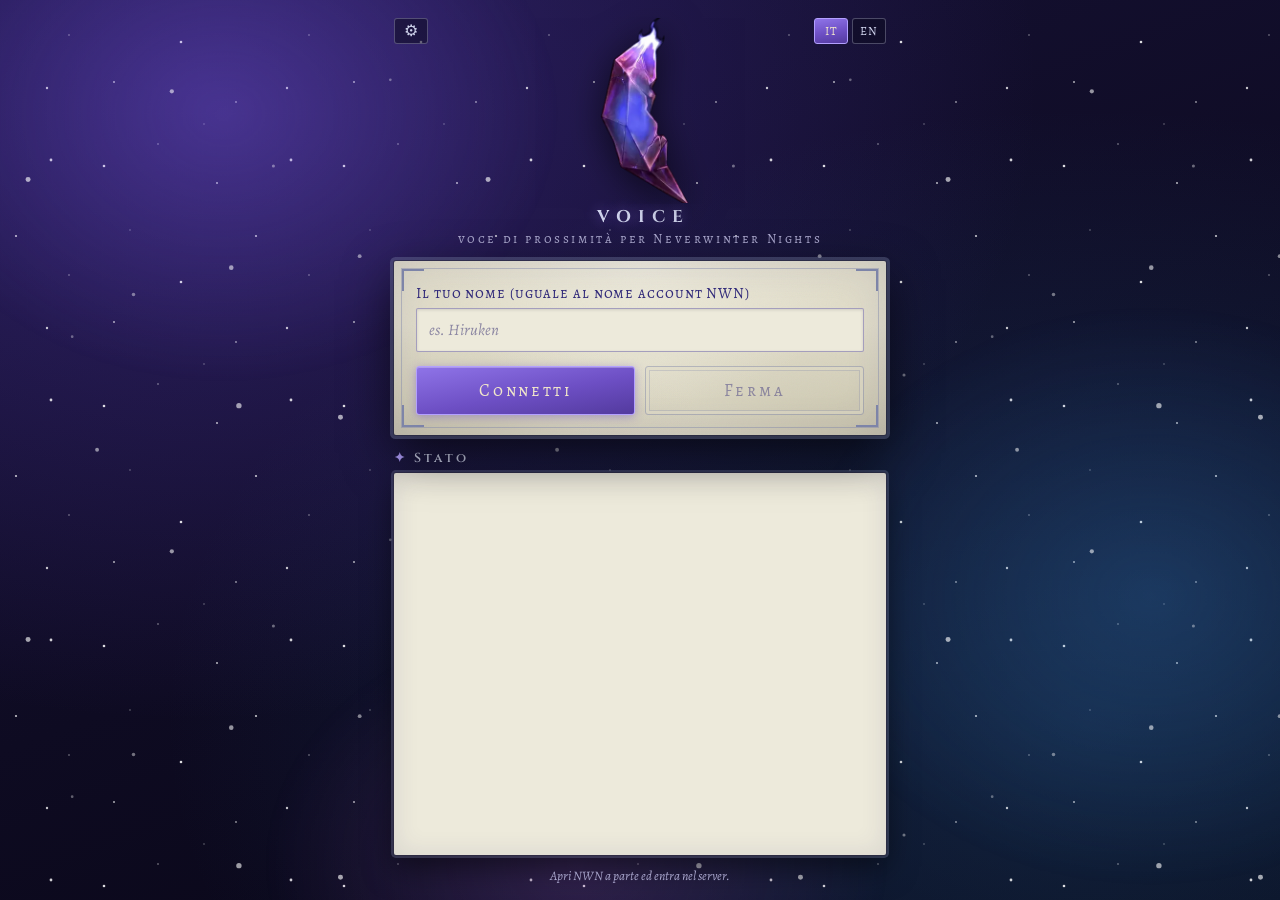
==== commit f23ec7bf: "1.2.1: si scrive solo il nome, il server e' voice.voxfabula.it - Via il campo "Indirizzo del server"" ====
--- a/nwn_voce/web/index.html
+++ b/nwn_voce/web/index.html
@@ -43,12 +43,6 @@
 
     <div class="card">
       <div class="field">
-        <label for="ip" data-i18n="label_ip"></label>
-        <input id="ip" type="text" autocomplete="off" spellcheck="false" data-ph="ph_ip" oninput="clearErr('ip')">
-        <div class="err" id="err-ip"></div>
-      </div>
-
-      <div class="field">
         <label for="name" data-i18n="label_name"></label>
         <input id="name" type="text" autocomplete="off" spellcheck="false" data-ph="ph_name" oninput="clearErr('name')">
         <div class="err" id="err-name"></div>
@@ -99,6 +93,12 @@
           </div>
           <div class="set-hint" id="ptt-hint"></div>
         </div>
+        <div class="field">
+          <label for="set-server" data-i18n="set_server"></label>
+          <input id="set-server" type="text" autocomplete="off" spellcheck="false" oninput="clearErr('set-server')">
+          <div class="err" id="err-set-server"></div>
+          <div class="set-hint" data-i18n="set_server_hint"></div>
+        </div>
         <div class="set-note" data-i18n="set_note"></div>
         <div class="actions">
           <button class="btn btn-start" onclick="saveSettings()" data-i18n="set_save"></button>
@@ -112,12 +112,11 @@
     const I18N = {
       it: {
         tag: "voce di prossimità per Neverwinter Nights",
-        label_ip: "Indirizzo del server", ph_ip: "IP o nome, es. play.mioserver.it",
         label_name: "Il tuo nome (uguale al nome account NWN)", ph_name: "es. Hiruken",
         btn_connect: "Connetti", btn_stop: "Ferma",
         status_title: "Stato",
         footer: "Apri NWN a parte ed entra nel server.",
-        err_ip: "Indirizzo del server non valido.", err_name: "Scrivi il tuo nome.",
+        err_name: "Scrivi il tuo nome.", err_server: "Indirizzo non valido.",
         client_start: "Connessione a {host} come {name}…",
         mumble_missing: "Manca Mumble nel pacchetto: reinstalla Vox Fabula Voice.",
         config_ok: "Mumble preparato (impostazioni separate da qualsiasi altro Mumble).",
@@ -132,13 +131,15 @@
         mumble_closed: "Mumble è stato chiuso. Premi Ferma e poi Connetti per riaprirlo.",
         bridge_error: "La voce si è fermata per un errore ({err}). Premi Ferma e riprova.",
         stopped: "Tutto fermato.",
-        need_name: "Scrivi il tuo nome.", need_ip: "Scrivi l'indirizzo del server.",
+        need_name: "Scrivi il tuo nome.",
         fatal: "Errore: {err}",
         settings_title: "Impostazioni",
         set_name: "Nome (nome account NWN)",
         set_mic: "Microfono", set_spk: "Casse / cuffie",
         set_default: "Predefinito di Windows",
         set_note: "Le impostazioni valgono dal prossimo Connetti.",
+        set_server: "Server (avanzato)",
+        set_server_hint: "Lascia vuoto: l'app va da sola sul server di Vox Fabula. Serve solo per prove.",
         set_save: "Salva", set_back: "Indietro",
         set_transmit: "Come parli",
         tx_ptt: "Premi per parlare (tieni premuto un tasto)",
@@ -161,12 +162,11 @@
       },
       en: {
         tag: "proximity voice for Neverwinter Nights",
-        label_ip: "Server address", ph_ip: "IP or name, e.g. play.myserver.com",
         label_name: "Your name (same as your NWN account name)", ph_name: "e.g. Hiruken",
         btn_connect: "Connect", btn_stop: "Stop",
         status_title: "Status",
         footer: "Open NWN separately and join the server.",
-        err_ip: "Invalid server address.", err_name: "Enter your name.",
+        err_name: "Enter your name.", err_server: "Invalid address.",
         client_start: "Connecting to {host} as {name}…",
         mumble_missing: "Mumble is missing from the package: reinstall Vox Fabula Voice.",
         config_ok: "Mumble ready (settings kept apart from any other Mumble).",
@@ -181,13 +181,15 @@
         mumble_closed: "Mumble was closed. Press Stop, then Connect to reopen it.",
         bridge_error: "Voice stopped because of an error ({err}). Press Stop and try again.",
         stopped: "Everything stopped.",
-        need_name: "Enter your name.", need_ip: "Enter the server address.",
+        need_name: "Enter your name.",
         fatal: "Error: {err}",
         settings_title: "Settings",
         set_name: "Name (NWN account name)",
         set_mic: "Microphone", set_spk: "Speakers / headphones",
         set_default: "Windows default",
         set_note: "Settings apply from the next Connect.",
+        set_server: "Server (advanced)",
+        set_server_hint: "Leave empty: the app finds the Vox Fabula server by itself. Only for testing.",
         set_save: "Save", set_back: "Back",
         set_transmit: "How you talk",
         tx_ptt: "Push to talk (hold a key)",
@@ -318,22 +320,19 @@
       running = r;
       document.getElementById("btn-go").disabled = r || !!(upd && upd.mandatory);
       document.getElementById("btn-stop").disabled = !r;
-      document.getElementById("ip").disabled = r;
       document.getElementById("name").disabled = r;
     }
 
     async function go() {
       const name = document.getElementById("name").value.trim();
-      const ip = document.getElementById("ip").value.trim();
       let bad = false;
-      if (!validHost(ip)) { showErr("ip", "err_ip"); bad = true; }
       if (!name) { showErr("name", "err_name"); bad = true; }
       if (bad) return;
       document.getElementById("log").innerHTML = "";
       hideReady();
       setRunning(true);
       let res;
-      try { res = await window.pywebview.api.start(ip, name); } catch (e) { res = { ok: false }; }
+      try { res = await window.pywebview.api.start(name); } catch (e) { res = { ok: false }; }
       if (!res || !res.ok) setRunning(false);
     }
 
@@ -436,6 +435,8 @@
       document.getElementById("set-transmit").value = s.transmit === "vad" ? "vad" : "ptt";
       pttKey = s.ptt_key || DEFAULT_KEY;
       document.getElementById("ptt-hint").textContent = "";
+      document.getElementById("set-server").value = s.server || "";
+      clearErr("set-server");
       renderVoice();
     }
     async function saveSettings() {
@@ -443,6 +444,9 @@
       const inp = document.getElementById("set-input").value;
       const out = document.getElementById("set-output").value;
       const tx = document.getElementById("set-transmit").value;
+      const server = document.getElementById("set-server").value.trim();
+      if (server && !validHost(server)) { showErr("set-server", "err_server"); return; }
+      try { await window.pywebview.api.save_server(server); } catch (e) {}
       try { await window.pywebview.api.save_audio(name, inp, out); } catch (e) {}
       try { await window.pywebview.api.save_voice(tx, pttKey); } catch (e) {}
       if (name) document.getElementById("name").value = name;
@@ -462,7 +466,7 @@
         const s = await window.pywebview.api.get_settings();
         if (s) {
           if (s.name) document.getElementById("name").value = s.name;
-          if (s.host) document.getElementById("ip").value = s.host;
+          if (s.default_server) document.getElementById("set-server").placeholder = s.default_server;
           if (s.lang) l = s.lang;
           if (s.version) document.getElementById("ver").textContent = "v" + s.version;
         }
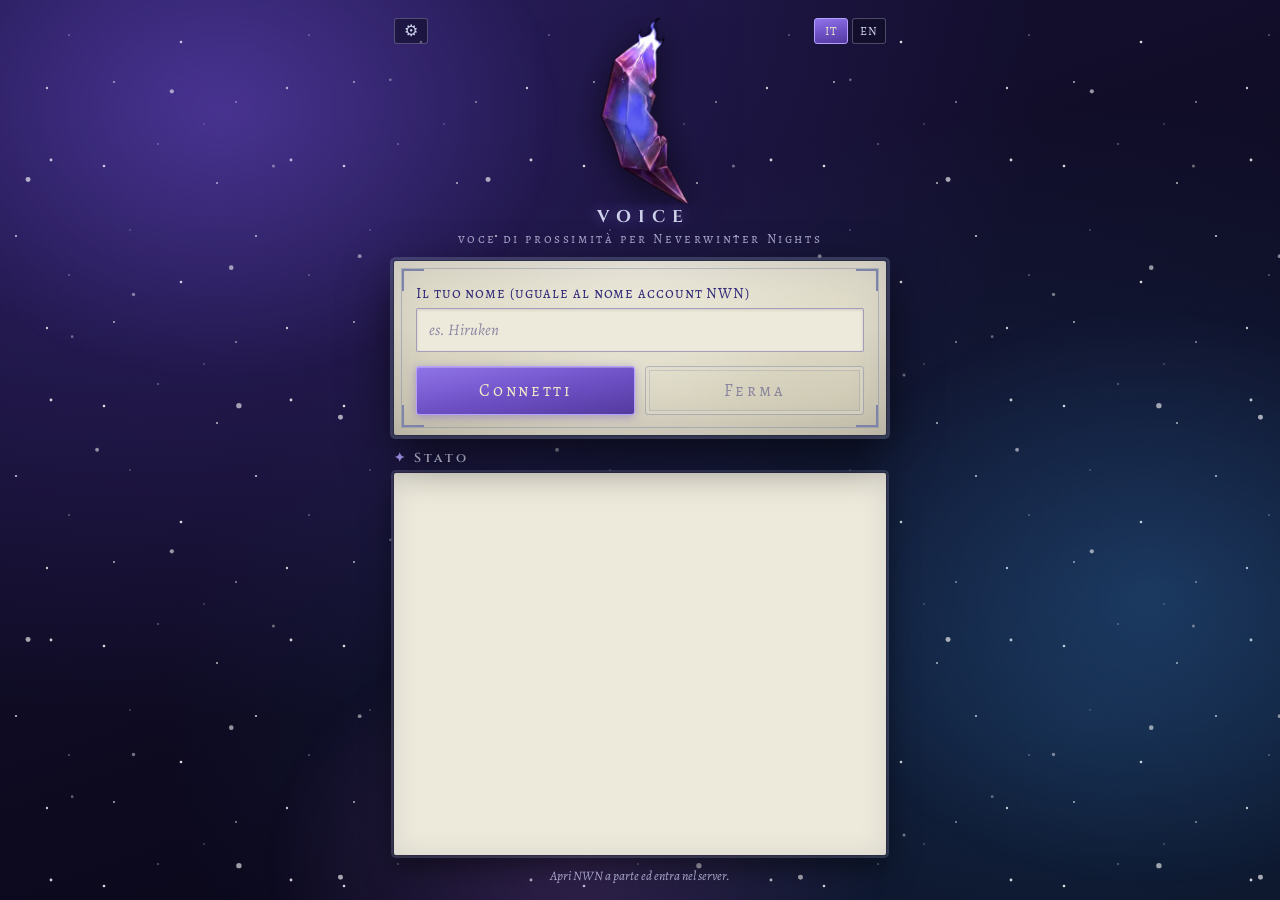
==== commit 24a21a73: "1.2.3: voce piu' pulita e opzione "Uso le casse" - Riduzione del rumore ReNameNoise al posto di Spee" ====
--- a/nwn_voce/web/index.html
+++ b/nwn_voce/web/index.html
@@ -77,6 +77,10 @@
         <div class="field">
           <label for="set-output" data-i18n="set_spk"></label>
           <select id="set-output"></select>
+        </div>
+        <div class="field">
+          <label class="check"><input id="set-speakers" type="checkbox"> <span data-i18n="set_speakers"></span></label>
+          <div class="set-hint" data-i18n="set_speakers_hint"></div>
         </div>
         <div class="field">
           <label for="set-transmit" data-i18n="set_transmit"></label>
@@ -141,6 +145,8 @@
         set_server: "Server (avanzato)",
         set_server_hint: "Lascia vuoto: l'app va da sola sul server di Vox Fabula. Serve solo per prove.",
         set_save: "Salva", set_back: "Indietro",
+        set_speakers: "Uso le casse, non le cuffie",
+        set_speakers_hint: "Accendilo solo se non usi le cuffie: toglie l'eco delle casse, che gli altri sentirebbero. Con le cuffie lascialo spento, la voce è più pulita. Vale dal prossimo Connetti.",
         set_transmit: "Come parli",
         tx_ptt: "Premi per parlare (tieni premuto un tasto)",
         tx_vad: "Attivazione vocale (parli e basta)",
@@ -191,6 +197,8 @@
         set_server: "Server (advanced)",
         set_server_hint: "Leave empty: the app finds the Vox Fabula server by itself. Only for testing.",
         set_save: "Save", set_back: "Back",
+        set_speakers: "I use speakers, not headphones",
+        set_speakers_hint: "Turn it on only without headphones: it removes the echo of your speakers that others would hear. With headphones leave it off, your voice is cleaner. Applies from the next Connect.",
         set_transmit: "How you talk",
         tx_ptt: "Push to talk (hold a key)",
         tx_vad: "Voice activation (just talk)",
@@ -433,6 +441,7 @@
       fillSelect("set-input", dev.input, s.input_device);
       fillSelect("set-output", dev.output, s.output_device);
       document.getElementById("set-transmit").value = s.transmit === "vad" ? "vad" : "ptt";
+      document.getElementById("set-speakers").checked = !!s.speakers;
       pttKey = s.ptt_key || DEFAULT_KEY;
       document.getElementById("ptt-hint").textContent = "";
       document.getElementById("set-server").value = s.server || "";
@@ -449,6 +458,7 @@
       try { await window.pywebview.api.save_server(server); } catch (e) {}
       try { await window.pywebview.api.save_audio(name, inp, out); } catch (e) {}
       try { await window.pywebview.api.save_voice(tx, pttKey); } catch (e) {}
+      try { await window.pywebview.api.save_speakers(document.getElementById("set-speakers").checked); } catch (e) {}
       if (name) document.getElementById("name").value = name;
       closeSettings();
     }
--- a/nwn_voce/web/style.css
+++ b/nwn_voce/web/style.css
@@ -304,3 +304,7 @@
 @media (prefers-reduced-motion: reduce) {
   .ambient { display: none; }
 }
+
+/* casella "Uso le casse": la casella accanto al testo, non sopra come le altre etichette */
+.field label.check { display: flex; align-items: center; gap: 8px; cursor: pointer; }
+.field label.check input { width: 18px; height: 18px; padding: 0; margin: 0; box-shadow: none; accent-color: var(--crystal); flex: none; }
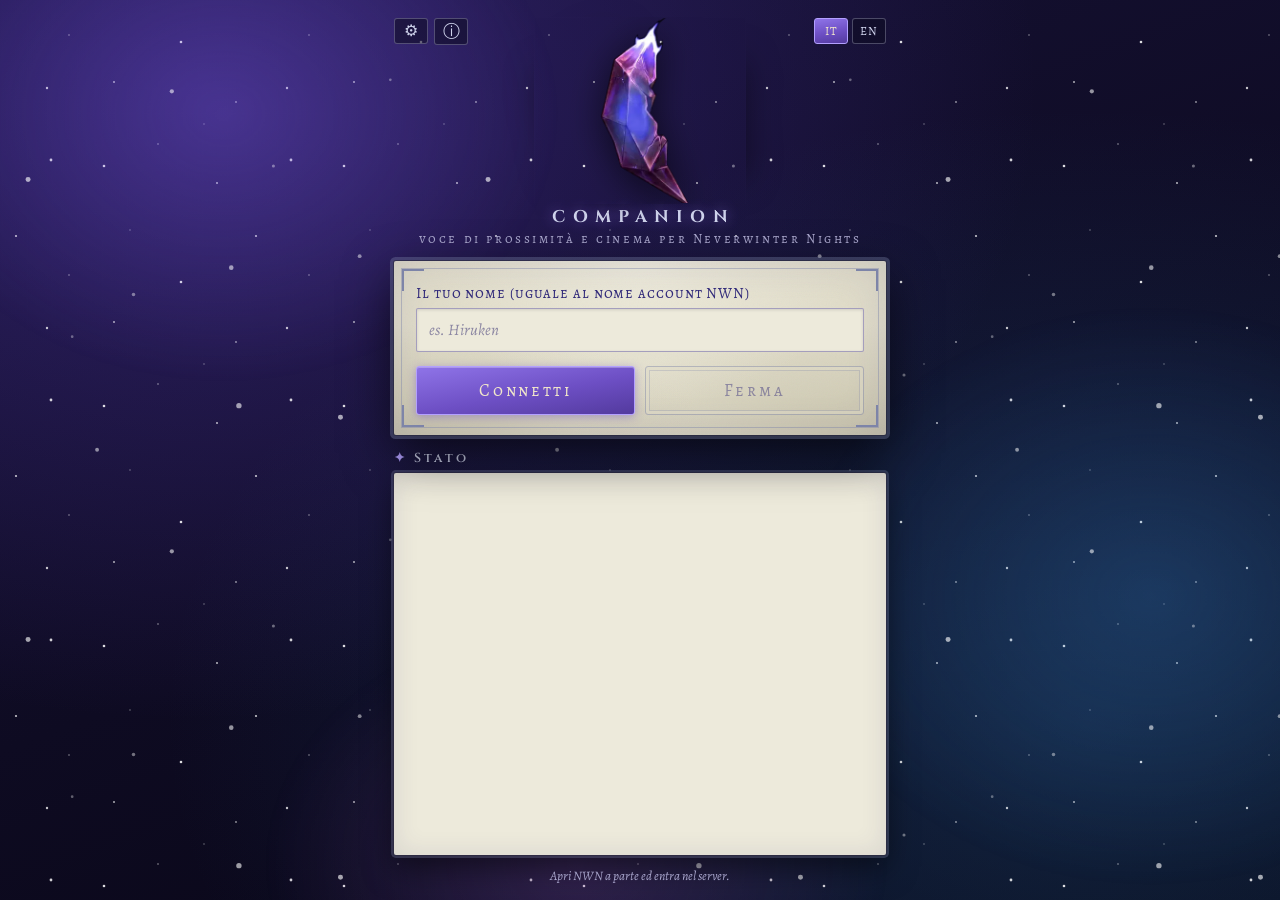
==== commit da10b088: "1.3.0: Vox Fabula Companion, cinema (video chiesti dal server) e "Cosa fa sul tuo PC" - Nuovo nome: " ====
--- a/nwn_voce/web/index.html
+++ b/nwn_voce/web/index.html
@@ -22,12 +22,14 @@
   <div class="app">
     <header>
       <button class="gear" onclick="openSettings()" title="Impostazioni" aria-label="Impostazioni">&#9881;</button>
+      <button class="gear pc" onclick="openPc()" data-i18n-title="pc_open" aria-label="Cosa fa sul tuo PC">&#9432;</button>
       <div class="langbar">
         <button class="lang" data-lang="it" onclick="setLang('it')">IT</button>
         <button class="lang" data-lang="en" onclick="setLang('en')">EN</button>
       </div>
       <img class="brand-logo" src="logo-animato.webp" alt="Vox Fabula" width="440" height="388">
-      <div class="brand-sub">VOICE</div>
+      <div class="brand-sub">COMPANION</div>
+      <div class="ver-badge" id="ver-badge" title=""></div>
       <div class="tag" data-i18n="tag"></div>
     </header>
 
@@ -63,6 +65,37 @@
 
     <footer><span data-i18n="footer"></span> <span id="ver"></span></footer>
 
+    <div id="pc-view" class="settings-view" style="display:none">
+      <div class="card">
+        <div class="settings-title" data-i18n="pc_title"></div>
+        <div class="pc-intro" data-i18n="pc_intro"></div>
+        <div class="pc-sec">
+          <div class="pc-h" data-i18n="pc_voice_h"></div>
+          <ul><li data-i18n="pc_voice_1"></li><li data-i18n="pc_voice_2"></li><li data-i18n="pc_voice_3"></li></ul>
+        </div>
+        <div class="pc-sec">
+          <div class="pc-h" data-i18n="pc_cine_h"></div>
+          <ul><li data-i18n="pc_cine_1"></li><li data-i18n="pc_cine_2"></li><li data-i18n="pc_cine_3"></li><li data-i18n="pc_cine_4"></li></ul>
+          <div class="field">
+            <label class="check"><input id="pc-video" type="checkbox" onchange="saveVideo()"> <span data-i18n="pc_video_toggle"></span></label>
+            <div class="set-hint" data-i18n="pc_video_hint"></div>
+          </div>
+        </div>
+        <div class="pc-sec">
+          <div class="pc-h" data-i18n="pc_never_h"></div>
+          <ul><li data-i18n="pc_never_1"></li><li data-i18n="pc_never_2"></li><li data-i18n="pc_never_3"></li><li data-i18n="pc_never_4"></li></ul>
+        </div>
+        <div class="pc-sec">
+          <div class="pc-h" data-i18n="pc_log_h"></div>
+          <div id="pc-log" class="log pc-log"></div>
+          <div class="set-hint" data-i18n="pc_log_hint"></div>
+        </div>
+        <div class="actions">
+          <button class="btn btn-stop" onclick="closePc()" data-i18n="set_back"></button>
+        </div>
+      </div>
+    </div>
+
     <div id="settings-view" class="settings-view" style="display:none">
       <div class="card">
         <div class="settings-title" data-i18n="settings_title"></div>
@@ -115,14 +148,14 @@
   <script>
     const I18N = {
       it: {
-        tag: "voce di prossimità per Neverwinter Nights",
+        tag: "voce di prossimità e cinema per Neverwinter Nights",
         label_name: "Il tuo nome (uguale al nome account NWN)", ph_name: "es. Hiruken",
         btn_connect: "Connetti", btn_stop: "Ferma",
         status_title: "Stato",
         footer: "Apri NWN a parte ed entra nel server.",
         err_name: "Scrivi il tuo nome.", err_server: "Indirizzo non valido.",
         client_start: "Connessione a {host} come {name}…",
-        mumble_missing: "Manca Mumble nel pacchetto: reinstalla Vox Fabula Voice.",
+        mumble_missing: "Manca Mumble nel pacchetto: reinstalla Vox Fabula Companion.",
         config_ok: "Mumble preparato (impostazioni separate da qualsiasi altro Mumble).",
         config_err: "Non riesco a preparare Mumble: {err}",
         mumble_launched: "Mumble avviato e collegato a {host} (icona nella barra in basso).",
@@ -164,17 +197,50 @@
         update_ready: "Aggiornamento verificato: l'app si riapre da sola tra un attimo.",
         update_failed: "Aggiornamento non riuscito: {err}",
         update_page_opened: "Ho aperto nel browser la pagina della nuova versione.",
-        update_required: "Prima di collegarti devi aggiornare alla versione {version}."
+        update_required: "Prima di collegarti devi aggiornare alla versione {version}.",
+        pc_open: "Cosa fa questo programma sul tuo PC",
+        ver_badge: "versione {v}",
+        pc_title: "Cosa fa sul tuo PC",
+        pc_intro: "Vox Fabula Companion lavora accanto a Neverwinter Nights. Qui c'è tutto quello che fa, e il registro di quello che ha fatto.",
+        pc_voice_h: "Voce",
+        pc_voice_1: "Avvia un Mumble suo, con impostazioni sue: un altro Mumble sul PC non viene né chiuso né modificato.",
+        pc_voice_2: "Riceve dal server la posizione dei personaggi, per regolare il volume di chi parla.",
+        pc_voice_3: "Si collega ai server di Vox Fabula (voice.voxfabula.it) e a GitHub, solo per controllare se c'è una versione nuova.",
+        pc_cine_h: "Cinema",
+        pc_cine_1: "Mostra un video sopra il gioco solo quando lo chiede il server (l'ingresso in un evento, un finale). Esc lo salta sempre.",
+        pc_cine_2: "I video arrivano solo da nwsync.voxfabula.it, ognuno controllato con la sua impronta, e stanno nella cartella dell'app.",
+        pc_cine_3: "Legge le impostazioni grafiche di NWN (settings.tml) solo per sapere se giochi in finestra o a schermo intero.",
+        pc_cine_4: "Per mostrare il video porta la sua finestra davanti a NWN e alla fine ridà il gioco a te.",
+        pc_video_toggle: "Mostra i video del server",
+        pc_video_hint: "Spento: il server ti fa entrare negli eventi senza video.",
+        pc_never_h: "Cosa non fa mai",
+        pc_never_1: "Non legge i tuoi file e non registra lo schermo. Della tastiera, Mumble guarda solo il tasto per parlare.",
+        pc_never_2: "Non entra nel processo di NWN e non modifica il gioco.",
+        pc_never_3: "Non installa niente nel sistema e non chiede di essere amministratore.",
+        pc_never_4: "Non manda dati a nessuno oltre ai server di Vox Fabula: nome, voce e l'esito dei video.",
+        pc_log_h: "Registro attività",
+        pc_log_hint: "Ogni video mostrato, saltato o scaricato finisce qui, con l'ora.",
+        pc_log_empty: "Ancora niente.",
+        video_inizio: "Il server ha avviato il video «{video}».",
+        video_esito: "Video «{video}»: {esito}.",
+        video_rifiutato: "Video «{video}» non mostrato: hai spento i video del server.",
+        video_mancante: "Video «{video}» non presente sul PC: entri senza video.",
+        video_scaricato: "Scaricato il video «{video}» ({mb} MB).",
+        video_tolto: "Tolto il video «{video}»: il server non lo usa più.",
+        video_interruttore: "Video del server: {acceso}.",
+        es_visto: "visto", es_saltato: "saltato", es_errore: "non riuscito", es_mancante: "mancante",
+        es_disattivato: "spento da te", es_occupato: "un altro video era in corso",
+        on_1: "accesi", on_0: "spenti"
       },
       en: {
-        tag: "proximity voice for Neverwinter Nights",
+        tag: "proximity voice and cinema for Neverwinter Nights",
         label_name: "Your name (same as your NWN account name)", ph_name: "e.g. Hiruken",
         btn_connect: "Connect", btn_stop: "Stop",
         status_title: "Status",
         footer: "Open NWN separately and join the server.",
         err_name: "Enter your name.", err_server: "Invalid address.",
         client_start: "Connecting to {host} as {name}…",
-        mumble_missing: "Mumble is missing from the package: reinstall Vox Fabula Voice.",
+        mumble_missing: "Mumble is missing from the package: reinstall Vox Fabula Companion.",
         config_ok: "Mumble ready (settings kept apart from any other Mumble).",
         config_err: "Could not set up Mumble: {err}",
         mumble_launched: "Mumble started and connected to {host} (icon in the taskbar).",
@@ -216,13 +282,47 @@
         update_ready: "Update verified: the app will reopen in a moment.",
         update_failed: "Update failed: {err}",
         update_page_opened: "Opened the new version's page in your browser.",
-        update_required: "Update to version {version} before connecting."
+        update_required: "Update to version {version} before connecting.",
+        pc_open: "What this program does on your PC",
+        ver_badge: "version {v}",
+        pc_title: "What it does on your PC",
+        pc_intro: "Vox Fabula Companion works next to Neverwinter Nights. Here is everything it does, and a log of what it did.",
+        pc_voice_h: "Voice",
+        pc_voice_1: "Starts its own Mumble with its own settings: any other Mumble on your PC is neither closed nor changed.",
+        pc_voice_2: "Receives your characters' positions from the server, to set the volume of whoever is talking.",
+        pc_voice_3: "Connects to the Vox Fabula servers (voice.voxfabula.it) and to GitHub, only to check for a new version.",
+        pc_cine_h: "Cinema",
+        pc_cine_1: "Shows a video over the game only when the server asks for it (entering an event, an ending). Esc always skips it.",
+        pc_cine_2: "Videos come only from nwsync.voxfabula.it, each checked against its fingerprint, and live in the app's folder.",
+        pc_cine_3: "Reads NWN's graphics settings (settings.tml) only to know whether you play windowed or fullscreen.",
+        pc_cine_4: "To show a video it brings its window in front of NWN, and gives the game back to you at the end.",
+        pc_video_toggle: "Show server videos",
+        pc_video_hint: "Off: the server lets you into events without a video.",
+        pc_never_h: "What it never does",
+        pc_never_1: "It doesn't read your files or record your screen. Of your keyboard, Mumble only watches the push-to-talk key.",
+        pc_never_2: "It doesn't get inside the NWN process and doesn't modify the game.",
+        pc_never_3: "It installs nothing in the system and never asks for administrator rights.",
+        pc_never_4: "It sends no data to anyone but the Vox Fabula servers: your name, your voice and how videos went.",
+        pc_log_h: "Activity log",
+        pc_log_hint: "Every video shown, skipped or downloaded ends up here, with the time.",
+        pc_log_empty: "Nothing yet.",
+        video_inizio: "The server started the video “{video}”.",
+        video_esito: "Video “{video}”: {esito}.",
+        video_rifiutato: "Video “{video}” not shown: you turned server videos off.",
+        video_mancante: "Video “{video}” is not on this PC: you go in without it.",
+        video_scaricato: "Downloaded the video “{video}” ({mb} MB).",
+        video_tolto: "Removed the video “{video}”: the server no longer uses it.",
+        video_interruttore: "Server videos: {acceso}.",
+        es_visto: "watched", es_saltato: "skipped", es_errore: "failed", es_mancante: "missing",
+        es_disattivato: "turned off by you", es_occupato: "another video was playing",
+        on_1: "on", on_0: "off"
       }
     };
     const WARN = ["mumble_missing", "config_err", "relay_unreachable", "relay_rejected",
                   "mumble_closed", "bridge_error", "fatal", "update_required"];
 
     let lang = "it";
+    let appVer = "";         // versione dell'app, per il riquadro sotto il logo
     let running = false;
     let upd = null;          // aggiornamento disponibile {version, notes, mandatory, auto}
 
@@ -271,6 +371,9 @@
       document.documentElement.lang = lang;
       document.querySelectorAll("[data-i18n]").forEach(function (el) { el.textContent = tr(el.getAttribute("data-i18n")); });
       document.querySelectorAll("[data-ph]").forEach(function (el) { el.setAttribute("placeholder", tr(el.getAttribute("data-ph"))); });
+      document.querySelectorAll("[data-i18n-title]").forEach(function (el) { el.setAttribute("title", tr(el.getAttribute("data-i18n-title"))); });
+      renderPcLog();
+      document.getElementById("ver-badge").textContent = appVer ? tr("ver_badge", { v: appVer }) : "";
       document.querySelectorAll(".lang").forEach(function (b) { b.classList.toggle("on", b.getAttribute("data-lang") === lang); });
       renderUpdate();
       renderVoice();
@@ -309,6 +412,7 @@
       if (key === "window_minimized") { document.body.classList.add("paused"); return; }
       if (key === "window_restored") { document.body.classList.remove("paused"); return; }
       if (handleUpdateStatus(key, data)) return;
+      if (key === "attivita") { addActivity(data); return; }
       const log = document.getElementById("log");
       const line = document.createElement("div");
       line.className = "log-line" + (WARN.indexOf(key) >= 0 ? " warn" : "");
@@ -411,6 +515,62 @@
       renderVoice();
     }
 
+    /* ---- "Cosa fa sul tuo PC": registro attivita' e interruttore dei video ---- */
+    let activity = [];       // [{ora, voce, dati}]
+    function activityText(a) {
+      const d = Object.assign({}, a.dati);
+      if (d.esito !== undefined) d.esito = tr("es_" + d.esito);
+      if (d.acceso !== undefined) d.acceso = tr("on_" + d.acceso);
+      return a.ora + "  " + tr(a.voce, d);
+    }
+    function parseActivityLine(riga) {
+      // "04/10 22:53  video_esito  video=ingresso  esito=saltato" (scritta da regia.py)
+      const p = riga.split("  ").filter(function (x) { return x !== ""; });
+      const dati = {};
+      p.slice(2).forEach(function (kv) { const i = kv.indexOf("="); if (i > 0) dati[kv.slice(0, i)] = kv.slice(i + 1); });
+      return { ora: p[0] || "", voce: p[1] || "", dati: dati };
+    }
+    function renderPcLog() {
+      const box = document.getElementById("pc-log");
+      if (!box) return;
+      box.innerHTML = "";
+      if (!activity.length) {
+        const e = document.createElement("div"); e.className = "log-line"; e.textContent = tr("pc_log_empty");
+        box.appendChild(e); return;
+      }
+      activity.slice().reverse().forEach(function (a) {
+        const l = document.createElement("div"); l.className = "log-line"; l.textContent = activityText(a);
+        box.appendChild(l);
+      });
+    }
+    function addActivity(data) {
+      const a = { ora: data.ora, voce: data.voce, dati: Object.assign({}, data) };
+      delete a.dati.ora; delete a.dati.voce;
+      activity.push(a);
+      if (activity.length > 200) activity.shift();
+      renderPcLog();
+      // anche nello Stato, cosi' chi non apre il pannello lo vede lo stesso
+      const log = document.getElementById("log");
+      const line = document.createElement("div");
+      line.className = "log-line"; line.textContent = activityText(a);
+      log.appendChild(line); log.scrollTop = log.scrollHeight;
+    }
+    async function openPc() {
+      try {
+        const r = await window.pywebview.api.get_attivita();
+        if (r) {
+          activity = (r.righe || []).map(parseActivityLine);
+          document.getElementById("pc-video").checked = r.video_server !== false;
+        }
+      } catch (e) {}
+      renderPcLog();
+      document.getElementById("pc-view").style.display = "";
+    }
+    function closePc() { document.getElementById("pc-view").style.display = "none"; }
+    async function saveVideo() {
+      try { await window.pywebview.api.save_video_server(document.getElementById("pc-video").checked); } catch (e) {}
+    }
+
     function openSettings() {
       document.getElementById("set-name").value = document.getElementById("name").value;
       loadDevices();
@@ -478,7 +638,10 @@
           if (s.name) document.getElementById("name").value = s.name;
           if (s.default_server) document.getElementById("set-server").placeholder = s.default_server;
           if (s.lang) l = s.lang;
-          if (s.version) document.getElementById("ver").textContent = "v" + s.version;
+          if (s.version) {
+            document.getElementById("ver").textContent = "v" + s.version;
+            appVer = s.version;
+          }
         }
       } catch (e) {}
       if (!l) l = (navigator.language || "it").toLowerCase().indexOf("it") === 0 ? "it" : "en";
--- a/nwn_voce/web/style.css
+++ b/nwn_voce/web/style.css
@@ -308,3 +308,17 @@
 /* casella "Uso le casse": la casella accanto al testo, non sopra come le altre etichette */
 .field label.check { display: flex; align-items: center; gap: 8px; cursor: pointer; }
 .field label.check input { width: 18px; height: 18px; padding: 0; margin: 0; box-shadow: none; accent-color: var(--crystal); flex: none; }
+
+/* ---------- "Cosa fa sul tuo PC" ---------- */
+.gear.pc { left: 40px; font-size: 17px; }
+.pc-intro { font-size: 14.5px; line-height: 1.45; color: var(--ink-soft); margin-bottom: 12px; }
+.pc-sec { margin-bottom: 14px; }
+.pc-h { font-family: var(--font-display); font-weight: 700; font-size: 15px; letter-spacing: 0.06em;
+  color: var(--title); margin-bottom: 4px; }
+.pc-sec ul { margin: 0 0 8px; padding-left: 20px; font-size: 14px; line-height: 1.45; color: var(--ink); }
+.pc-sec li { margin-bottom: 3px; }
+.pc-log { max-height: 180px; min-height: 60px; font-size: 13.5px; }
+.ver-badge { display: inline-block; margin-top: 6px; padding: 1px 10px; border-radius: 10px;
+  font-family: var(--font-sc); font-size: 12px; letter-spacing: 0.12em; color: #cfd3ec;
+  background: rgba(14, 11, 34, 0.55); border: 1px solid rgba(207, 211, 236, 0.3); }
+.ver-badge:empty { display: none; }
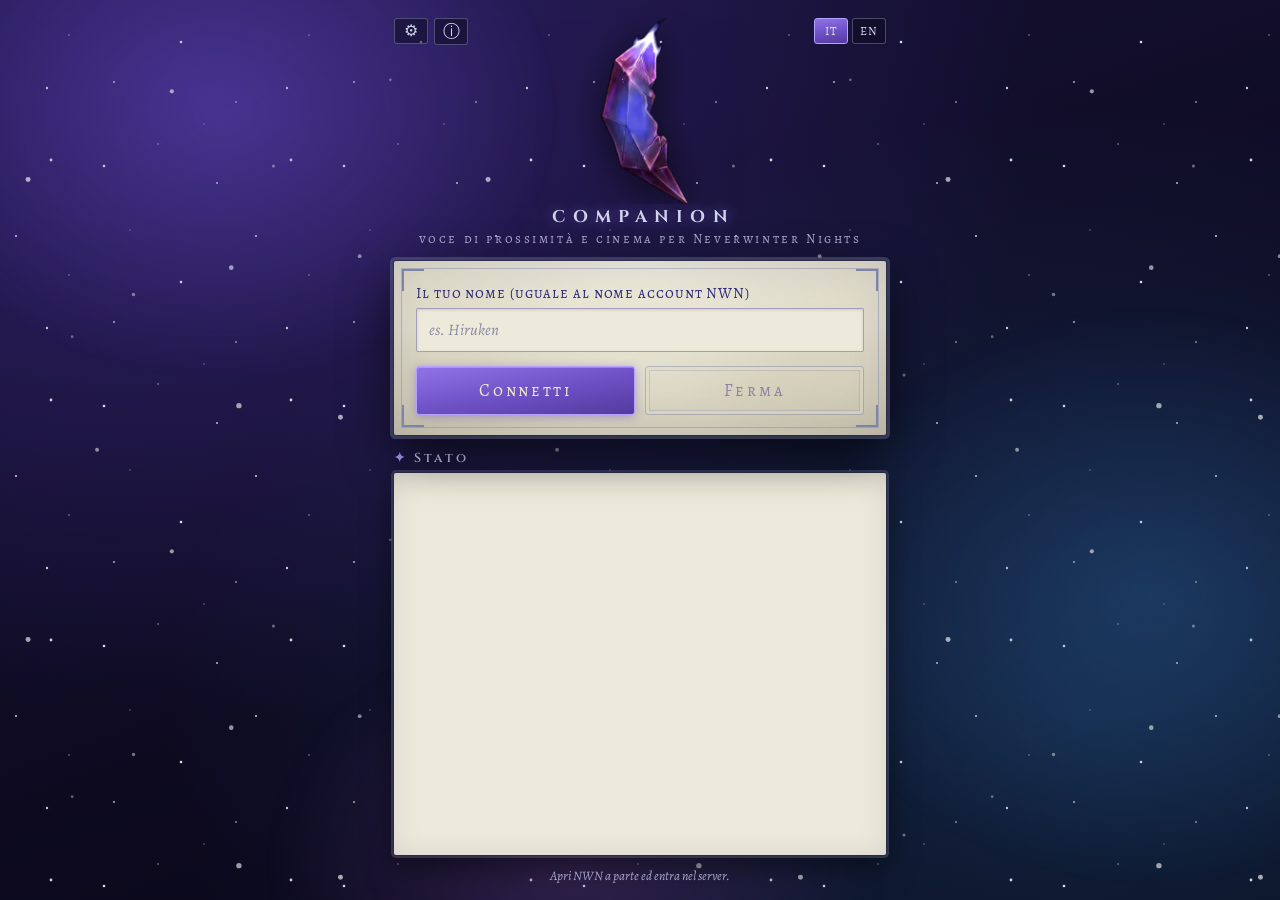
==== commit 5f8cca8a: "1.3.1: palco (scene 3D sopra il gioco, pallini e tiri sincronizzati) e cinema senza nero inutile - p" ====
--- a/nwn_voce/web/index.html
+++ b/nwn_voce/web/index.html
@@ -79,6 +79,14 @@
           <div class="field">
             <label class="check"><input id="pc-video" type="checkbox" onchange="saveVideo()"> <span data-i18n="pc_video_toggle"></span></label>
             <div class="set-hint" data-i18n="pc_video_hint"></div>
+          </div>
+        </div>
+        <div class="pc-sec">
+          <div class="pc-h" data-i18n="pc_palco_h"></div>
+          <ul><li data-i18n="pc_palco_1"></li><li data-i18n="pc_palco_2"></li><li data-i18n="pc_palco_3"></li></ul>
+          <div class="field">
+            <label class="check"><input id="pc-palco" type="checkbox" onchange="savePalco()"> <span data-i18n="pc_palco_toggle"></span></label>
+            <div class="set-hint" data-i18n="pc_palco_hint"></div>
           </div>
         </div>
         <div class="pc-sec">
@@ -213,11 +221,17 @@
         pc_cine_4: "Per mostrare il video porta la sua finestra davanti a NWN e alla fine ridà il gioco a te.",
         pc_video_toggle: "Mostra i video del server",
         pc_video_hint: "Spento: il server ti fa entrare negli eventi senza video.",
+        pc_palco_h: "Scene",
+        pc_palco_1: "Quando lo chiede il server apre una scena sopra il gioco, per esempio un oggetto in 3D da girare ed esaminare. Il gioco resta visibile sotto; Esc la chiude sempre.",
+        pc_palco_2: "Le pagine delle scene sono dentro il programma. Dal server arrivano solo i dati e i modelli 3D (da nwsync.voxfabula.it, controllati con la loro impronta).",
+        pc_palco_3: "Al server manda solo quello che fai nella scena: come giri l'oggetto e i pulsanti che premi. I tiri dei dadi li fa il server.",
+        pc_palco_toggle: "Apri le scene del server",
+        pc_palco_hint: "Spento: le scene non si aprono e il server ti fa continuare senza.",
         pc_never_h: "Cosa non fa mai",
         pc_never_1: "Non legge i tuoi file e non registra lo schermo. Della tastiera, Mumble guarda solo il tasto per parlare.",
         pc_never_2: "Non entra nel processo di NWN e non modifica il gioco.",
         pc_never_3: "Non installa niente nel sistema e non chiede di essere amministratore.",
-        pc_never_4: "Non manda dati a nessuno oltre ai server di Vox Fabula: nome, voce e l'esito dei video.",
+        pc_never_4: "Non manda dati a nessuno oltre ai server di Vox Fabula: nome, voce e l'esito dei video e quello che fai nelle scene.",
         pc_log_h: "Registro attività",
         pc_log_hint: "Ogni video mostrato, saltato o scaricato finisce qui, con l'ora.",
         pc_log_empty: "Ancora niente.",
@@ -228,6 +242,16 @@
         video_scaricato: "Scaricato il video «{video}» ({mb} MB).",
         video_tolto: "Tolto il video «{video}»: il server non lo usa più.",
         video_interruttore: "Video del server: {acceso}.",
+        scena_aperta: "Il server ha aperto la scena «{scena}» (oggetto: {oggetto}).",
+        scena_chiusa: "Scena «{scena}»: {esito}.",
+        scena_rifiutata: "Scena «{scena}» non aperta: hai spento le scene del server.",
+        scena_sconosciuta: "Scena «{scena}» sconosciuta a questa versione: serve un aggiornamento.",
+        oggetto_mancante: "Oggetto 3D «{oggetto}» non presente sul PC: scena non aperta.",
+        oggetto_scaricato: "Scaricato l'oggetto 3D «{oggetto}» ({mb} MB).",
+        oggetto_tolto: "Tolto l'oggetto 3D «{oggetto}»: il server non lo usa più.",
+        palco_interruttore: "Scene del server: {acceso}.",
+        es_esc: "chiusa con Esc", es_chiusa: "chiusa", es_server: "chiusa dal server", es_app: "chiusa con l'app",
+        es_sconosciuta: "sconosciuta",
         es_visto: "visto", es_saltato: "saltato", es_errore: "non riuscito", es_mancante: "mancante",
         es_disattivato: "spento da te", es_occupato: "un altro video era in corso",
         on_1: "accesi", on_0: "spenti"
@@ -298,11 +322,17 @@
         pc_cine_4: "To show a video it brings its window in front of NWN, and gives the game back to you at the end.",
         pc_video_toggle: "Show server videos",
         pc_video_hint: "Off: the server lets you into events without a video.",
+        pc_palco_h: "Scenes",
+        pc_palco_1: "When the server asks, it opens a scene over the game, for example a 3D object to turn and examine. The game stays visible underneath; Esc always closes it.",
+        pc_palco_2: "The scene pages are inside the program. Only data and 3D models come from the server (from nwsync.voxfabula.it, each checked against its fingerprint).",
+        pc_palco_3: "It sends the server only what you do in the scene: how you turn the object and the buttons you press. Dice rolls are made by the server.",
+        pc_palco_toggle: "Open server scenes",
+        pc_palco_hint: "Off: scenes don't open and the server lets you go on without them.",
         pc_never_h: "What it never does",
         pc_never_1: "It doesn't read your files or record your screen. Of your keyboard, Mumble only watches the push-to-talk key.",
         pc_never_2: "It doesn't get inside the NWN process and doesn't modify the game.",
         pc_never_3: "It installs nothing in the system and never asks for administrator rights.",
-        pc_never_4: "It sends no data to anyone but the Vox Fabula servers: your name, your voice and how videos went.",
+        pc_never_4: "It sends no data to anyone but the Vox Fabula servers: your name, your voice, how videos went and what you do in scenes.",
         pc_log_h: "Activity log",
         pc_log_hint: "Every video shown, skipped or downloaded ends up here, with the time.",
         pc_log_empty: "Nothing yet.",
@@ -313,6 +343,16 @@
         video_scaricato: "Downloaded the video “{video}” ({mb} MB).",
         video_tolto: "Removed the video “{video}”: the server no longer uses it.",
         video_interruttore: "Server videos: {acceso}.",
+        scena_aperta: "The server opened the scene “{scena}” (object: {oggetto}).",
+        scena_chiusa: "Scene “{scena}”: {esito}.",
+        scena_rifiutata: "Scene “{scena}” not opened: you turned server scenes off.",
+        scena_sconosciuta: "Scene “{scena}” unknown to this version: an update is needed.",
+        oggetto_mancante: "3D object “{oggetto}” is not on this PC: scene not opened.",
+        oggetto_scaricato: "Downloaded the 3D object “{oggetto}” ({mb} MB).",
+        oggetto_tolto: "Removed the 3D object “{oggetto}”: the server no longer uses it.",
+        palco_interruttore: "Server scenes: {acceso}.",
+        es_esc: "closed with Esc", es_chiusa: "closed", es_server: "closed by the server", es_app: "closed with the app",
+        es_sconosciuta: "unknown",
         es_visto: "watched", es_saltato: "skipped", es_errore: "failed", es_mancante: "missing",
         es_disattivato: "turned off by you", es_occupato: "another video was playing",
         on_1: "on", on_0: "off"
@@ -561,12 +601,16 @@
         if (r) {
           activity = (r.righe || []).map(parseActivityLine);
           document.getElementById("pc-video").checked = r.video_server !== false;
+          document.getElementById("pc-palco").checked = r.palco_server !== false;
         }
       } catch (e) {}
       renderPcLog();
       document.getElementById("pc-view").style.display = "";
     }
     function closePc() { document.getElementById("pc-view").style.display = "none"; }
+    async function savePalco() {
+      try { await window.pywebview.api.save_palco_server(document.getElementById("pc-palco").checked); } catch (e) {}
+    }
     async function saveVideo() {
       try { await window.pywebview.api.save_video_server(document.getElementById("pc-video").checked); } catch (e) {}
     }
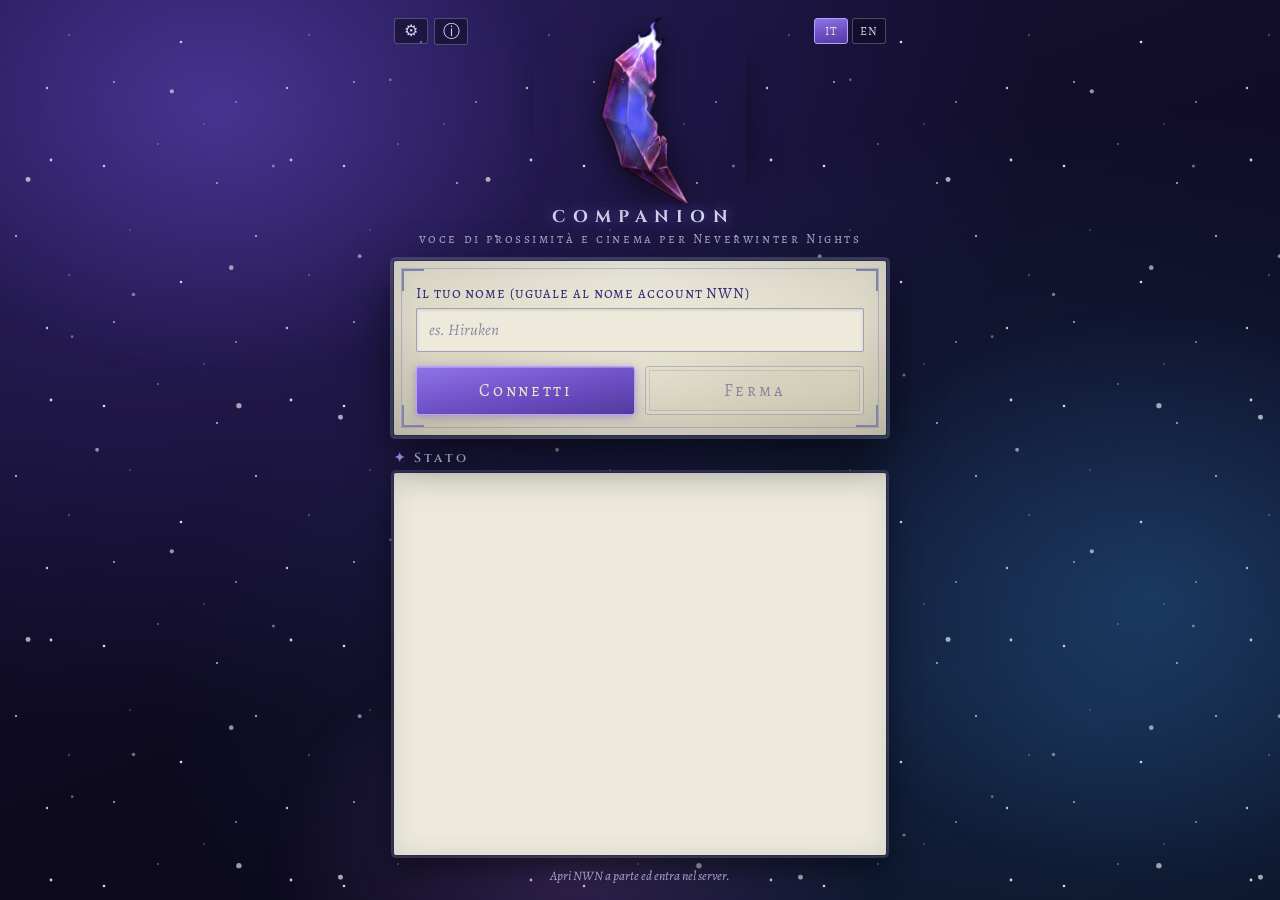
==== commit 0418a3b8: "palco: niente riquadro grigio, three.js nel repo, vista e scene sempre allineate - Overlay: pywebvie" ====
--- a/nwn_voce/web/index.html
+++ b/nwn_voce/web/index.html
@@ -83,7 +83,7 @@
         </div>
         <div class="pc-sec">
           <div class="pc-h" data-i18n="pc_palco_h"></div>
-          <ul><li data-i18n="pc_palco_1"></li><li data-i18n="pc_palco_2"></li><li data-i18n="pc_palco_3"></li></ul>
+          <ul><li data-i18n="pc_palco_1"></li><li data-i18n="pc_palco_2"></li><li data-i18n="pc_palco_3"></li><li data-i18n="pc_palco_4"></li></ul>
           <div class="field">
             <label class="check"><input id="pc-palco" type="checkbox" onchange="savePalco()"> <span data-i18n="pc_palco_toggle"></span></label>
             <div class="set-hint" data-i18n="pc_palco_hint"></div>
@@ -225,6 +225,7 @@
         pc_palco_1: "Quando lo chiede il server apre una scena sopra il gioco, per esempio un oggetto in 3D da girare ed esaminare. Il gioco resta visibile sotto; Esc la chiude sempre.",
         pc_palco_2: "Le pagine delle scene sono dentro il programma. Dal server arrivano solo i dati e i modelli 3D (da nwsync.voxfabula.it, controllati con la loro impronta).",
         pc_palco_3: "Al server manda solo quello che fai nella scena: come giri l'oggetto e i pulsanti che premi. I tiri dei dadi li fa il server.",
+        pc_palco_4: "Mentre sei collegato tiene pronta, nascosta, la finestra delle scene, così compaiono subito. Si chiude quando ti scolleghi o spegni le scene.",
         pc_palco_toggle: "Apri le scene del server",
         pc_palco_hint: "Spento: le scene non si aprono e il server ti fa continuare senza.",
         pc_never_h: "Cosa non fa mai",
@@ -326,6 +327,7 @@
         pc_palco_1: "When the server asks, it opens a scene over the game, for example a 3D object to turn and examine. The game stays visible underneath; Esc always closes it.",
         pc_palco_2: "The scene pages are inside the program. Only data and 3D models come from the server (from nwsync.voxfabula.it, each checked against its fingerprint).",
         pc_palco_3: "It sends the server only what you do in the scene: how you turn the object and the buttons you press. Dice rolls are made by the server.",
+        pc_palco_4: "While you are connected it keeps the scene window ready and hidden, so scenes appear at once. It closes when you disconnect or turn scenes off.",
         pc_palco_toggle: "Open server scenes",
         pc_palco_hint: "Off: scenes don't open and the server lets you go on without them.",
         pc_never_h: "What it never does",
